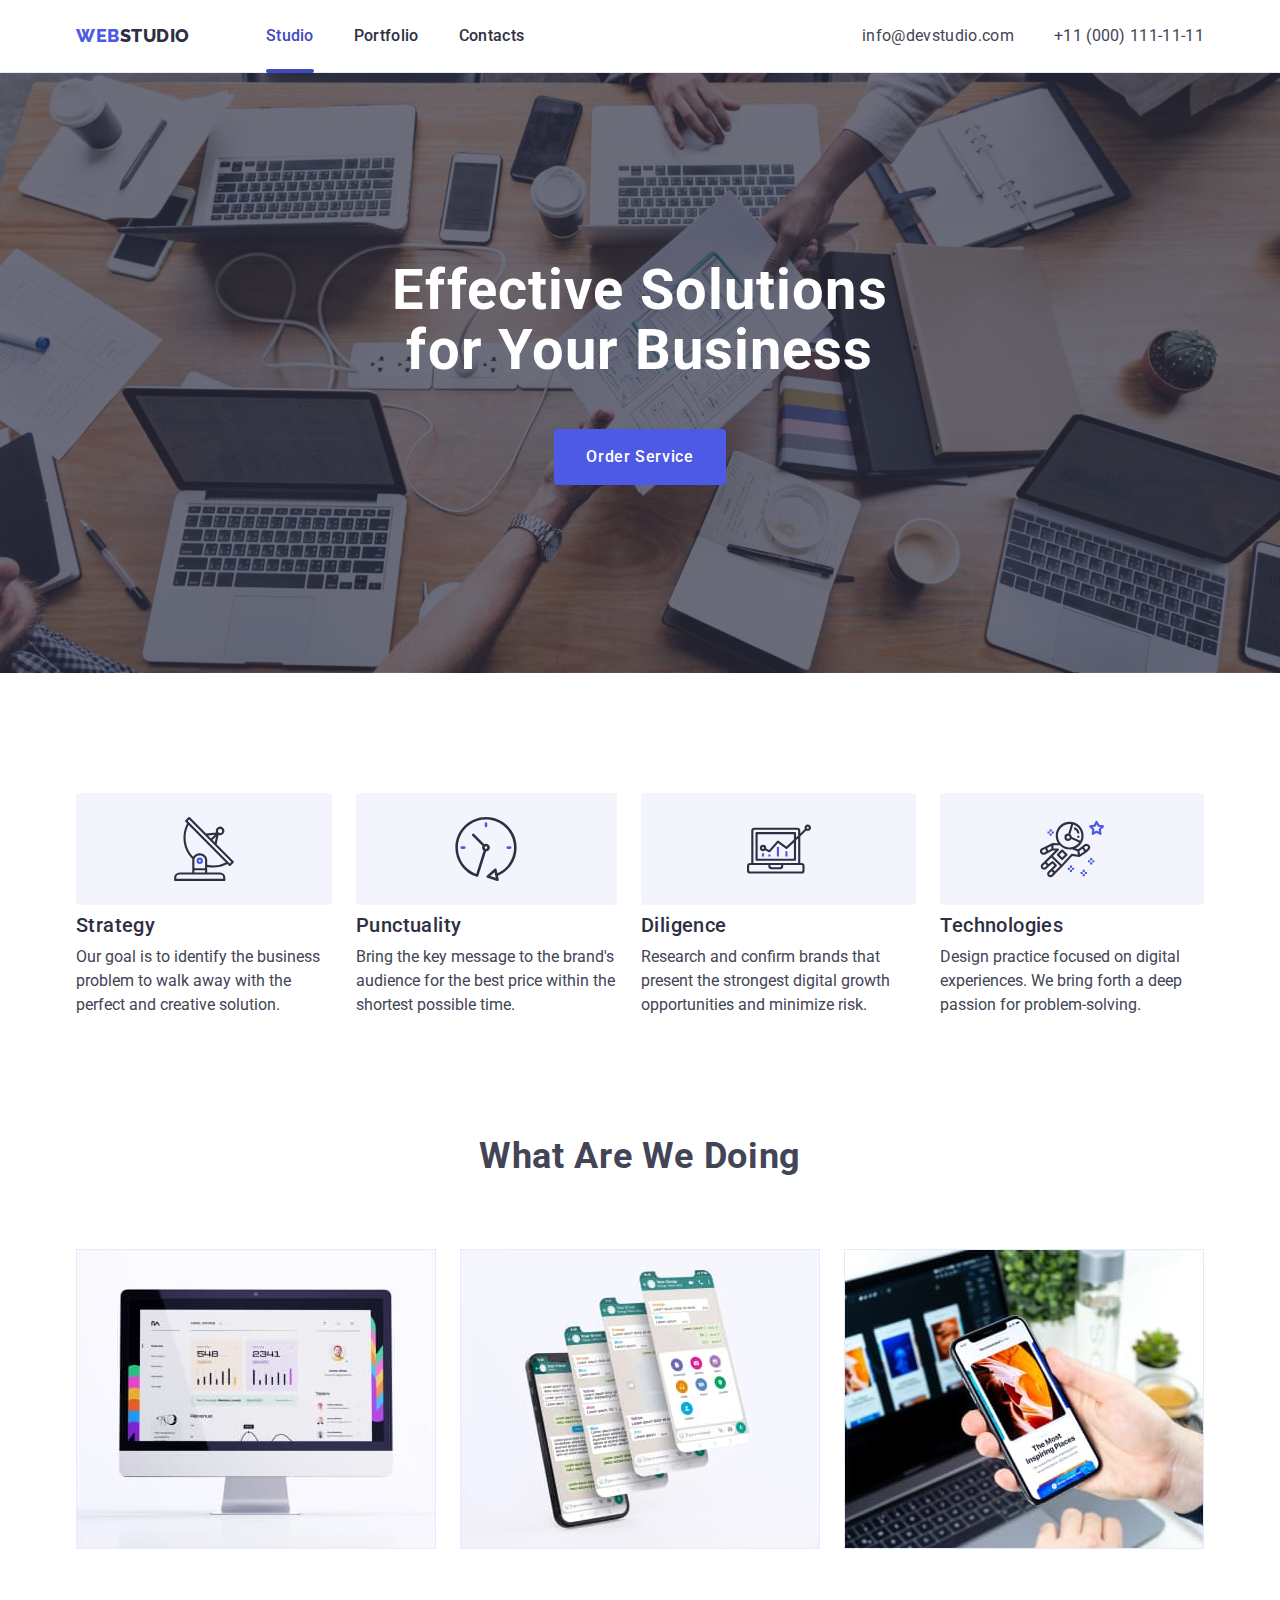
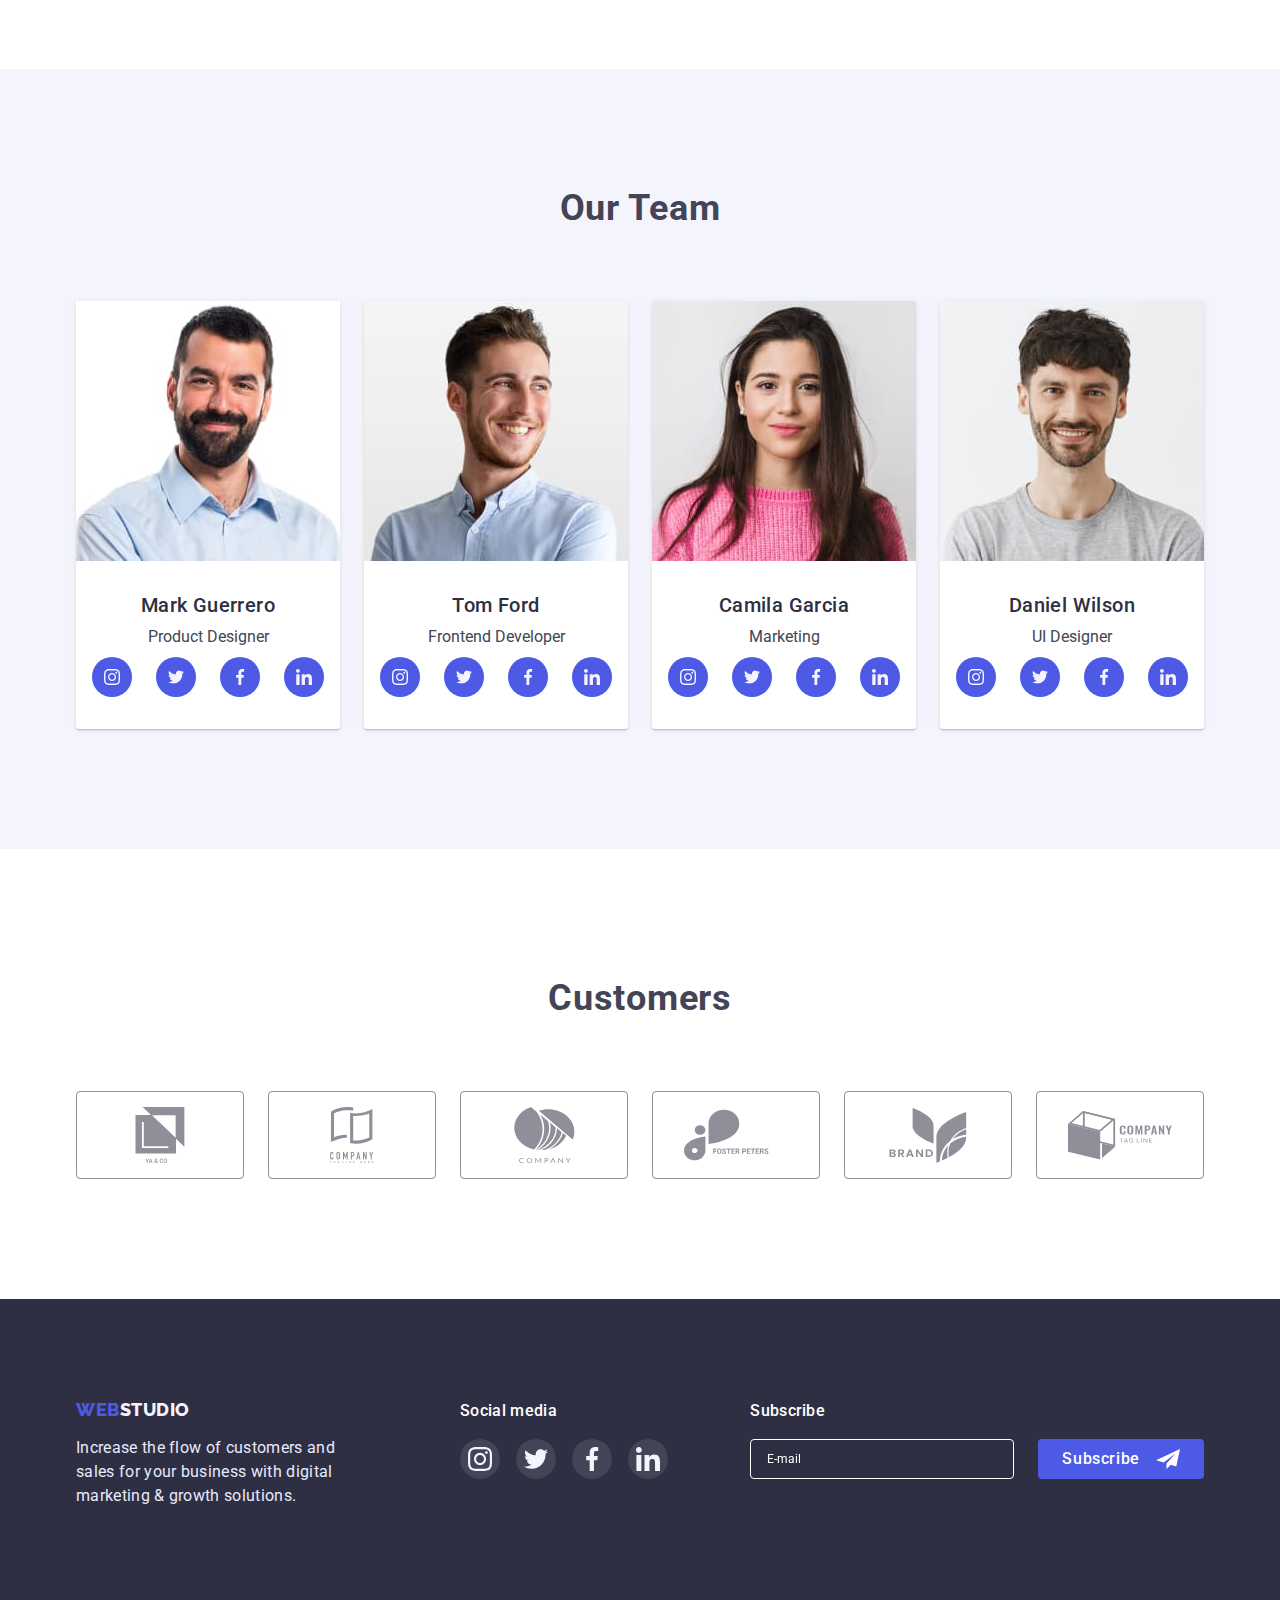
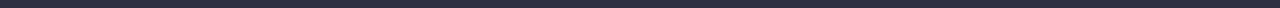
==== index.html @ 7e41265f "Initial commit" ====
<!DOCTYPE html>
<html lang="en">

<head>
    <meta charset="UTF-8">
    <meta http-equiv="X-UA-Compatible" content="IE=edge">
    <meta name="viewport" content="width=device-width, initial-scale=1.0">

    <title>WebStudio</title>

    <link rel="stylesheet"
        href="https://cdnjs.cloudflare.com/ajax/libs/modern-normalize/1.1.0/modern-normalize.min.css">
    <link rel="preconnect" href="https://fonts.googleapis.com">
    <link rel="preconnect" href="https://fonts.gstatic.com" crossorigin>
    <link
        href="https://fonts.googleapis.com/css2?family=Raleway:wght@800&family=Roboto:wght@400;500;700;900&display=swap"
        rel="stylesheet">

    <link rel="stylesheet" href="./css/styles.css">

</head>

<body>

    <header>
        <div class="container page-header">
            <nav class="site-nav">
                <a class="logo link" href="./index.html">
                    <span class="logo-accent">Web</span>Studio</a>

                <ul class="site-nav-list list">
                    <li class="site-nav-item">
                        <a class="site-nav-link link active" href="./index.html">Studio</a>
                    </li>
                    <li class="site-nav-item">
                        <a class="site-nav-link link" href="./portfolio.html">Portfolio</a>
                    </li>
                    <li class="site-nav-item">
                        <a class="site-nav-link link" href="">Contacts</a>
                    </li>
                </ul>
            </nav>

            <address>
                <ul class="contacts-list list">
                    <li class="contacts-list-item">
                        <a class="link" href="mailto:info@devstudio.com">info@devstudio.com</a>
                    </li>
                    <li class="contacts-list-item">
                        <a class="link" href="tel:+110001111111">+11 (000) 111-11-11</a>
                    </li>
                </ul>
            </address>
        </div>
    </header>

    <main>

        <!-- Hero section | section 1 -->
        <section class="hero-section">
            <div class="container">
                <h1 class="hero-title">Effective Solutions for Your Business</h1>
                <button type="button" data-modal-open class="order-btn">Order Service</button>

            </div>
        </section>

        <!-- Features | section 2 -->
        <section class="features">
            <div class="container">
                <h2 class="section-title visually-hidden">Our features</h2>
                <ul class="feature-list list">
                    <li class="feature-list-item icon-antenna">
                        <h3 class="subtitle">Strategy</h3>
                        <p class="feature-description">Our goal is to identify the business problem to walk away with
                            the perfect and creative
                            solution.
                        </p>
                    </li>
                    <li class="feature-list-item icon-clock">
                        <h3 class="subtitle">Punctuality</h3>
                        <p class="feature-description">Bring the key message to the brand's audience for the best price
                            within the shortest possible
                            time.</p>
                    </li>
                    <li class="feature-list-item icon-diagram">
                        <h3 class="subtitle">Diligence</h3>
                        <p class="feature-description">Research and confirm brands that present the strongest digital
                            growth opportunities and
                            minimize
                            risk.</p>
                    </li>
                    <li class="feature-list-item icon-astronaut">
                        <h3 class="subtitle">Technologies</h3>
                        <p class="feature-description">Design practice focused on digital experiences. We bring forth a
                            deep passion for
                            problem-solving.</p>
                    </li>
                </ul>
            </div>
        </section>

        <!-- Works | section 3 -->
        <section class="works">
            <div class="container">
                <h2 class="section-title">What are we doing</h2>
                <ul class="works-list list">
                    <li class="works-list-item"><img src="./images/img1.jpg" alt="desktop app" width="360"></li>
                    <li class="works-list-item"><img src="./images/img2.jpg" alt="messenger" width="360"></li>
                    <li class="works-list-item"><img src="./images/img3.jpg" alt="mobile app" width="360"></li>
                </ul>
            </div>
        </section>

        <!-- Team | section 4 -->
        <section class="team-section">
            <div class="container">
                <h2 class="section-title">Our team</h2>
                <ul class="team-list list">
                    <li class="team-item">
                        <img src="./images/mark.jpg" alt="Mark Guerrero photo" width="264">
                        <div class="team-item-content">
                            <h3 class="subtitle">Mark Guerrero</h3>
                            <p class="team-item-description description">Product designer</p>
                            <ul class="team-social-list list">
                                <li class="team-social-item">
                                    <a href="" class="team-social-link link">
                                        <svg class="social-icon" width="16" height="16">
                                            <use href="./images/icons.svg#icon-instagram"></use>
                                        </svg>
                                    </a>
                                </li>
                                <li class="team-social-item">
                                    <a href="" class="team-social-link link">
                                        <svg class="social-icon" width="16" height="16">
                                            <use href="./images/icons.svg#icon-twitter"></use>
                                        </svg>
                                    </a>
                                </li>
                                <li class="team-social-item">
                                    <a href="" class="team-social-link link">
                                        <svg class="social-icon" width="16" height="16">
                                            <use href="./images/icons.svg#icon-facebook"></use>
                                        </svg>
                                    </a>
                                </li>
                                <li class="team-social-item">
                                    <a href="" class="team-social-link link">
                                        <svg class="social-icon" width="16" height="16">
                                            <use href="./images/icons.svg#icon-linkedin"></use>
                                        </svg>
                                    </a>
                                </li>
                            </ul>
                        </div>
                    </li>

                    <li class="team-item">
                        <img src="./images/tom.jpg" alt="Tom Ford photo" width="264">
                        <div class="team-item-content">
                            <h3 class="subtitle">Tom Ford</h3>
                            <p class="team-item-description description">Frontend developer</p>
                            <ul class="team-social-list list">
                                <li class="team-social-item">
                                    <a href="" class="team-social-link link">
                                        <svg class="social-icon" width="16" height="16">
                                            <use href="./images/icons.svg#icon-instagram"></use>
                                        </svg>
                                    </a>
                                </li>
                                <li class="team-social-item">
                                    <a href="" class="team-social-link link">
                                        <svg class="social-icon" width="16" height="16">
                                            <use href="./images/icons.svg#icon-twitter"></use>
                                        </svg>
                                    </a>
                                </li>
                                <li class="team-social-item">
                                    <a href="" class="team-social-link link">
                                        <svg class="social-icon" width="16" height="16">
                                            <use href="./images/icons.svg#icon-facebook"></use>
                                        </svg>
                                    </a>
                                </li>
                                <li class="team-social-item">
                                    <a href="" class="team-social-link link">
                                        <svg class="social-icon" width="16" height="16">
                                            <use href="./images/icons.svg#icon-linkedin"></use>
                                        </svg>
                                    </a>
                                </li>
                            </ul>
                        </div>
                    </li>


                    <li class="team-item">
                        <img src="./images/camila.jpg" alt="Camila Garcia photo" width="264">
                        <div class="team-item-content">
                            <h3 class="subtitle">Camila Garcia</h3>
                            <p class="team-item-description description">Marketing</p>
                            <ul class="team-social-list list">
                                <li class="team-social-item">
                                    <a href="" class="team-social-link link">
                                        <svg class="social-icon" width="16" height="16">
                                            <use href="./images/icons.svg#icon-instagram"></use>
                                        </svg>
                                    </a>
                                </li>
                                <li class="team-social-item">
                                    <a href="" class="team-social-link link">
                                        <svg class="social-icon" width="16" height="16">
                                            <use href="./images/icons.svg#icon-twitter"></use>
                                        </svg>
                                    </a>
                                </li>
                                <li class="team-social-item">
                                    <a href="" class="team-social-link link">
                                        <svg class="social-icon" width="16" height="16">
                                            <use href="./images/icons.svg#icon-facebook"></use>
                                        </svg>
                                    </a>
                                </li>
                                <li class="team-social-item">
                                    <a href="" class="team-social-link link">
                                        <svg class="social-icon" width="16" height="16">
                                            <use href="./images/icons.svg#icon-linkedin"></use>
                                        </svg>
                                    </a>
                                </li>
                            </ul>
                        </div>
                    </li>


                    <li class="team-item">
                        <img src="./images/daniel.jpg" alt="Daniel Wilson photo" width="264">
                        <div class="team-item-content">
                            <h3 class="subtitle">Daniel Wilson</h3>
                            <p class="team-item-description description">UI designer</p>
                            <ul class="team-social-list list">
                                <li class="team-social-item">
                                    <a href="" class="team-social-link link">
                                        <svg class="social-icon" width="16" height="16">
                                            <use href="./images/icons.svg#icon-instagram"></use>
                                        </svg>
                                    </a>
                                </li>
                                <li class="team-social-item">
                                    <a href="" class="team-social-link link">
                                        <svg class="social-icon" width="16" height="16">
                                            <use href="./images/icons.svg#icon-twitter"></use>
                                        </svg>
                                    </a>
                                </li>
                                <li class="team-social-item">
                                    <a href="" class="team-social-link link">
                                        <svg class="social-icon" width="16" height="16">
                                            <use href="./images/icons.svg#icon-facebook"></use>
                                        </svg>
                                    </a>
                                </li>
                                <li class="team-social-item">
                                    <a href="" class="team-social-link link">
                                        <svg class="social-icon" width="16" height="16">
                                            <use href="./images/icons.svg#icon-linkedin"></use>
                                        </svg>
                                    </a>
                                </li>
                            </ul>
                        </div>
                    </li>

                </ul>
            </div>
        </section>

        <!-- Customers | Section 5 -->
        <section class="customers">
            <div class="container">
                <h2 class="section-title">Customers</h2>
                <ul class="customers-list list">
                    <li class="customers-item">
                        <a class="customer-link link" href="">
                            <svg class="customer-icon" width="104" height="56">
                                <use href="./images/icons.svg#icon-yaco"></use>
                            </svg>
                        </a>
                    </li>
                    <li class="customers-item">
                        <a class="customer-link link" href="">
                            <svg class="customer-icon" width="104" height="56">
                                <use href="./images/icons.svg#icon-companyth"></use>
                            </svg>
                        </a>
                    </li>
                    <li class="customers-item">
                        <a class="customer-link link" href="">
                            <svg class="customer-icon" width="104" height="56">
                                <use href="./images/icons.svg#icon-company"></use>
                            </svg>
                        </a>
                    </li>
                    <li class="customers-item">
                        <a class="customer-link link" href="">
                            <svg class="customer-icon" width="104" height="56">
                                <use href="./images/icons.svg#icon-foster"></use>
                            </svg>
                        </a>
                    </li>
                    <li class="customers-item">
                        <a class="customer-link link" href="">
                            <svg class="customer-icon" width="104" height="56">
                                <use href="./images/icons.svg#icon-brand"></use>
                            </svg>
                        </a>
                    </li>
                    <li class="customers-item">
                        <a class="customer-link link" href="">
                            <svg class="customer-icon" width="104" height="56">
                                <use href="./images/icons.svg#icon-companytl"></use>
                            </svg>
                        </a>
                    </li>
                </ul>
            </div>

        </section>

    </main>

    <footer>
        <div class="container footer-container">
            <div class="logo-slogan">
                <a href="./index.html" class="logo logo-footer link"><span class="logo-accent">Web</span>Studio</a>
                <p class="footer-text">Increase the flow of customers and sales for your business with digital marketing
                    &
                    growth solutions.</p>
            </div>
            <div class="social-media">
                <p class="social-media-subtitle subtitle">Social media</p>
                <ul class="footer-social-list list">
                    <li class="footer-social-item">
                        <a href="" class="footer-social-link link">
                            <svg class="social-icon" width="24" height="24">
                                <use href="./images/icons.svg#icon-instagram"></use>
                            </svg>
                        </a>
                    </li>
                    <li class="footer-social-item">
                        <a href="" class="footer-social-link link">
                            <svg class="social-icon" width="24" height="24">
                                <use href="./images/icons.svg#icon-twitter"></use>
                            </svg>
                        </a>
                    </li>
                    <li class="footer-social-item">
                        <a href="" class="footer-social-link link">
                            <svg class="social-icon" width="24" height="24">
                                <use href="./images/icons.svg#icon-facebook"></use>
                            </svg>
                        </a>
                    </li>
                    <li class="footer-social-item">
                        <a href="" class="footer-social-link link">
                            <svg class="social-icon" width="24" height="24">
                                <use href="./images/icons.svg#icon-linkedin"></use>
                            </svg>
                        </a>
                    </li>
                </ul>
            </div>

            <div class="subscribe-field">
                <p class="social-media-subtitle subtitle">Subscribe</p>

                <form class="subscribe-form">

                    <input type="email" name="subscribe-email" id="subscribe-field" placeholder="E-mail"
                        class="subscribe-input" required>

                    <button type="submit" class="subscribe-btn order-btn">
                        <span class="name-btn">Subscribe</span>
                        <svg class="subscribe-icon" width="24" height="24">
                            <use href="./images/icons.svg#icon-plane"></use>
                        </svg>
                    </button>
                </form>
            </div>

        </div>
    </footer>

    <div class="backdrop is-hidden" data-modal>
        <div class="modal">
            <button type="button" data-modal-close class="close-btn">
                <svg class="close-btn-icon" width="8" height="8">
                    <use href="./images/icons.svg#icon-close"></use>
                </svg>
            </button>
            <h2 class="modal-form-title">Leave your contacts and we will call you back</h2>

            <form class="modal-form">
                <div class="form-group">
                    <label for="user-name" class="form-label">
                        <span>Name</span>
                    </label>
                    <div class="form-field-group">
                        <input id="user-name" type="text" name="user-name" class="form-field form" required>
                        <svg class="form-icon" width="18" height="24">
                            <use href="./images/icons.svg#icon-person"></use>
                        </svg>
                    </div>
                </div>

                <div class="form-group">
                    <label for="phone-number" class="form-label">
                        <span>Phone</span>
                    </label>
                    <div class="form-field-group">
                        <input id="phone-number" type="tel" name="user-phone" class="form-field form">
                        <svg class="form-icon" width="18" height="24">
                            <use href="./images/icons.svg#icon-phone"></use>
                        </svg>
                    </div>
                </div>

                <div class="form-group">
                    <label for="user-email" class="form-label">
                        <span>Email</span>
                    </label>
                    <div class="form-field-group">
                        <input id="user-email" type="email" name="user-email" class="form-field form" required>
                        <svg class="form-icon" width="18" height="24">
                            <use href="./images/icons.svg#icon-email"></use>
                        </svg>
                    </div>
                </div>

                <div class="comment-field">
                    <label for="user-comment" class="form-label">
                        <span>Comment</span>
                    </label>
                    <textarea id="user-comment" name="user-comment" class="form-textarea form"
                        placeholder="Text input"></textarea>
                </div>

                <div class="checkbox-group">
                    <label class="checkbox-label">
                        <input type="checkbox" name="checkbox" class="checkbox-input visually-hidden" required>
                        <span class="checkbox-custom">
                            <svg class="checkbox-icon" width="16" height="16">
                                <use href="./images/icons.svg#icon-click"></use>
                            </svg>
                        </span>
                        <span class="checkbox-text">I accept the terms and conditions of the
                            <a href="" class="policy-link">Privacy Policy</a></span>
                    </label>
                </div>

                <button type="submit" class="order-btn send-btn">Send</button>
            </form>

        </div>
    </div>

    <script src="./js/modal.js"></script>

</body>

</html>
---- css/styles.css ----
:root {
  --primary-brand: #4d5ae5;
  --pressed-state: #404bbf;
  --dark: #2e2f42;
  --success: #31d0aa;
  --text: #434455;
  --subtitle-text: #8e8f99;
  --accent: #e7e9fc;
  --light: #f4f4fd;
  --modal-overlay: rgba(46, 47, 66, 0.4);
  --modal-form: rgba(46, 47, 66, 0.2);
  --modal-bg: #fcfcfc;
  --hero-background: rgba(46, 47, 66, 0.7);
  --main-background: #ffffff;
  --footer-social: rgba(255, 255, 255, 0.1);
  --light-text: #ffffff;
}

img {
  display: block;
  width: 100%;
  height: auto;
}

body {
  margin: 0;

  background-color: var(--main-background);
  color: var(--text);
  font-family: "Roboto", sans-serif;
  font-weight: 400;
  font-size: 16px;
  line-height: 1.5;
}

.container {
  width: 1158px;
  margin: 0 auto;
  padding: 0 15px;
}

.list {
  margin: 0;
  padding: 0;

  list-style: none;
}

.link {
  text-decoration: none;
}

.section-title {
  margin-top: 0;
  margin-bottom: 72px;

  font-weight: 700;
  font-size: 36px;
  line-height: 1.11;
  text-align: center;
  text-transform: capitalize;
  letter-spacing: 0.02em;
}

.subtitle {
  margin-top: 0;
  margin-bottom: 8px;

  color: var(--dark);
  font-weight: 500;
  font-size: 20px;
  line-height: 1.2;
  letter-spacing: 0.02em;
  text-transform: capitalize;
}

.description {
  margin-top: 0;
  margin-bottom: 0;

  color: var(--text);
  text-transform: capitalize;
}

.visually-hidden {
  position: absolute;
  width: 1px;
  height: 1px;
  margin: -1px;
  border: 0;
  padding: 0;

  white-space: nowrap;
  clip-path: inset(100%);
  clip: rect(0 0 0 0);
  overflow: hidden;
}

.form {
  font-size: 12px;
  line-height: 1.17;
  letter-spacing: 0.04em;
  color: var(--dark);

  border: 1px solid var(--modal-form);
  border-radius: 4px;
  outline: transparent;
}
/*-------------------- Header ----------------------*/
header {
  border-bottom: 1px solid var(--accent);
  box-shadow: 0px 2px 1px rgba(46, 47, 66, 0.08),
    0px 1px 1px rgba(46, 47, 66, 0.16), 0px 1px 6px rgba(46, 47, 66, 0.08);
}

.page-header {
  display: flex;
  align-items: center;
}

.site-nav {
  display: flex;
  align-items: center;
}

.logo {
  display: block;
  margin-right: 76px;

  color: var(--dark);
  font-family: "Raleway", sans-serif;
  font-weight: 800;
  font-size: 18px;
  line-height: 1.33;
  letter-spacing: 0.03em;
  text-transform: uppercase;
}

.logo-accent {
  color: var(--primary-brand);
}

.site-nav-list {
  display: flex;
  gap: 40px;
}

.site-nav-link {
  position: relative;
  display: block;
  padding-top: 24px;
  padding-bottom: 24px;

  color: var(--dark);
  font-weight: 500;
  letter-spacing: 0.02em;

  transition: color 250ms cubic-bezier(0.4, 0, 0.2, 1);
}

.site-nav-link:hover,
.site-nav-link:focus,
.site-nav-link.active {
  color: var(--pressed-state);
}

.site-nav-link.active::after {
  content: "";
  position: absolute;
  left: 0;
  bottom: -1px;
  width: 100%;
  height: 4px;

  background-color: var(--pressed-state);
  border-radius: 2px;
}

address {
  margin-left: auto;
}

.contacts-list {
  display: flex;
  gap: 40px;
}

.contacts-list .link {
  color: var(--text);
  font-style: normal;
  font-weight: 400;
  font-size: 16px;
  line-height: 1.5;
  letter-spacing: 0.02em;

  transition: color 250ms cubic-bezier(0.4, 0, 0.2, 1);
}

.contacts-list .link:hover,
.contacts-list .link:focus {
  color: var(--pressed-state);
}

/*----------------- Hero section -------------------*/
.hero-section {
  padding: 188px 0;
  margin-left: auto;
  margin-right: auto;
  text-align: center;
  background-image: linear-gradient(
      var(--hero-background),
      var(--hero-background)
    ),
    url(../images/people-office.jpg);
  background-repeat: no-repeat;
  background-position: center;
  max-width: 1440px;
  background-size: cover;
}

.hero-title {
  margin: 0 auto 48px;
  max-width: 496px;

  color: var(--light-text);
  font-weight: 700;
  font-size: 56px;
  line-height: 1.07;
  letter-spacing: 0.02em;
}

.order-btn {
  padding: 16px 32px;
  min-width: 169px;
  border-radius: 4px;
  border: none;

  background-color: var(--primary-brand);
  color: var(--light-text);
  font-family: inherit;
  font-style: normal;
  font-weight: 500;
  font-size: 16px;
  line-height: 1.5;
  letter-spacing: 0.04em;
  text-align: center;

  cursor: pointer;

  transition: background-color 250ms cubic-bezier(0.4, 0, 0.2, 1);
}

.order-btn:hover,
.order-btn:focus {
  background-color: var(--pressed-state);
}

/*--------- Features ----------*/
.features {
  padding-top: 120px;
  padding-bottom: 60px;
}

.feature-list {
  display: flex;
  gap: 24px;
}

.feature-list-item {
  width: calc((100%-72px) / 4);
}

.feature-list-item::before {
  display: block;
  content: "";
  margin-bottom: 8px;
  height: 112px;
  border-radius: 4px;

  background-repeat: no-repeat;
  background-position: center;
  background-color: var(--light);
}

.icon-antenna::before {
  background-image: url(../images/svg/antenna.svg);
}

.icon-clock::before {
  background-image: url(../images/svg/clock.svg);
}

.icon-diagram::before {
  background-image: url(../images/svg/diagram.svg);
}

.icon-astronaut::before {
  background-image: url(../images/svg/astronaut.svg);
}

.feature-description {
  margin-top: 0;
  margin-bottom: 0;
}
/*--------- Works ----------*/
.works {
  padding-top: 60px;
  padding-bottom: 120px;
}

.works-list {
  display: flex;
  gap: 24px;
}

.works-list-item {
  width: calc((100%-48px) / 3);
}

/*--------- Team section ----------*/
.team-section {
  padding-top: 120px;
  padding-bottom: 120px;

  background-color: var(--light);
}

.team-list {
  display: flex;
  gap: 24px;
}

.team-item {
  width: calc((100%-72px) / 4);
  border-radius: 0px 0px 4px 4px;
  box-shadow: 0px 1px 6px rgba(46, 47, 66, 0.08),
    0px 1px 1px rgba(46, 47, 66, 0.16), 0px 2px 1px rgba(46, 47, 66, 0.08);
}
.team-item-content {
  padding: 32px 0;
  max-width: 264px;
  border-radius: 0px 0px 4px 4px;

  background-color: var(--main-background);
  text-align: center;
}

.team-item-description {
  margin-bottom: 8px;
}

.team-social-list {
  display: flex;
  justify-content: center;
  gap: 24px;
}

.team-social-item {
  width: 40px;
  height: 40px;
}
.team-social-link {
  display: flex;
  justify-content: center;
  align-items: center;
  width: 100%;
  height: 100%;
  border-radius: 50%;

  background-color: var(--primary-brand);

  transition: background-color 250ms cubic-bezier(0.4, 0, 0.2, 1);
}

.team-social-link:is(:hover, :focus) {
  background-color: var(--pressed-state);
}

.social-icon {
}

/*--------- Customers section ----------*/
.customers {
  padding-top: 130px;
  padding-bottom: 120px;
}

.customers-list {
  display: flex;
  justify-content: center;
  gap: 24px;
}

.customers-item {
  width: 168px;
  height: 88px;
}

.customer-link {
  display: flex;
  justify-content: center;
  align-items: center;
  width: 100%;
  height: 100%;
  border: 1px solid var(--subtitle-text);
  border-radius: 4px;

  color: var(--subtitle-text);

  transition: color 250ms cubic-bezier(0.4, 0, 0.2, 1),
    border-color 250ms cubic-bezier(0.4, 0, 0.2, 1);
}

.customer-link:is(:hover, :focus) {
  border: 1px solid var(--pressed-state);
  color: var(--pressed-state);
}

.customer-icon {
  fill: currentColor;

  transition: fill 250ms cubic-bezier(0.4, 0, 0.2, 1);
}
/*--------------------- Footer ---------------------*/
footer {
  padding-top: 100px;
  padding-bottom: 100px;

  background-color: var(--dark);
  color: var(--accent);
  letter-spacing: 0.02em;
}

.footer-container {
  display: flex;
}

.logo-slogan {
  margin-right: 120px;
}

.logo-footer {
  display: block;
  margin-bottom: 16px;

  color: var(--light);
  line-height: 1.17;
  letter-spacing: 0.03em;
}

.footer-text {
  margin-top: 0;
  margin-bottom: 0;
  width: 264px;
}

.social-media-subtitle {
  margin-bottom: 16px;

  color: var(--light-text);
  font-size: 16px;
  line-height: 1.5;
  text-transform: none;
}

.footer-social-list {
  display: flex;
  justify-content: center;
  gap: 16px;
}

.footer-social-item {
  width: 40px;
  height: 40px;
}
.footer-social-link {
  display: flex;
  justify-content: center;
  align-items: center;
  width: 100%;
  height: 100%;
  border-radius: 50%;

  background-color: var(--footer-social);

  transition: background-color 250ms cubic-bezier(0.4, 0, 0.2, 1);
}

.footer-social-link:is(:hover, :focus) {
  background-color: var(--success);
}

.subscribe-field {
  margin-left: auto;
}

.subscribe-form {
  display: flex;
  gap: 24px;
}

.subscribe-input {
  width: 264px;
  height: 40px;
  padding: 8px 16px;

  border: 1px solid var(--main-background);
  filter: drop-shadow(0px 4px 4px rgba(0, 0, 0, 0.15));
  border-radius: 4px;
  background-color: inherit;
  color: var(--light-text);
  font-size: 12px;
  line-height: 2;
}

.subscribe-input::placeholder {
  color: var(--light-text);
}

.subscribe-btn {
  display: flex;
  justify-content: center;
  align-items: center;
  gap: 16px;
  padding: 8px 24px;
  min-width: 165px;
}

.subscribe-icon {
  fill: var(--main-background);
}
/*-------------------------- Portfolio page --------------------------*/
.portfolio {
  padding-top: 96px;
  padding-bottom: 120px;
}

.filter {
  display: flex;
  margin-bottom: 72px;
  justify-content: center;
  gap: 24px;
}

.filter-btn {
  padding: 12px 24px;
  border: 1px solid var(--accent);
  border-radius: 4px;

  background-color: var(--light);
  color: var(--primary-brand);
  font-family: inherit;
  font-style: normal;
  font-weight: 500;
  font-size: 16px;
  line-height: 1.5;
  letter-spacing: 0.04em;
  text-transform: capitalize;

  cursor: pointer;

  transition: background-color 250ms cubic-bezier(0.4, 0, 0.2, 1),
    color 250ms cubic-bezier(0.4, 0, 0.2, 1),
    border-color 250ms cubic-bezier(0.4, 0, 0.2, 1),
    box-shadow 250ms cubic-bezier(0.4, 0, 0.2, 1);
}

.filter-btn:hover,
.filter-btn:focus {
  box-shadow: 0px 3px 1px rgba(0, 0, 0, 0.1), 0px 2px 1px rgba(0, 0, 0, 0.08),
    0px 2px 2px rgba(0, 0, 0, 0.12);
  border-color: transparent;
  background-color: var(--pressed-state);
  color: var(--light-text);
}

.portfolio-list {
  display: flex;
  column-gap: 24px;
  row-gap: 48px;
  flex-wrap: wrap;
}

.project {
  width: calc((100% - 48px) / 3);
}

.project-link {
  display: block;
  transition: box-shadow 250ms cubic-bezier(0.4, 0, 0.2, 1);
}

.project-link:hover,
.project-link:focus {
  box-shadow: 0px 1px 6px rgba(46, 47, 66, 0.08),
    0px 1px 1px rgba(46, 47, 66, 0.16), 0px 2px 1px rgba(46, 47, 66, 0.08);
}

.img-wrap {
  position: relative;
  overflow: hidden;
}

.img-text-overlay {
  position: absolute;
  top: 0;
  left: 0;
  width: 100%;
  height: 100%;
  padding: 40px 32px 0;
  margin-top: 0;
  margin-bottom: 0;
  letter-spacing: 0.02em;
  color: var(--light);
  background-color: var(--primary-brand);

  overflow: auto;
  transform: translateY(100%);
  transition: transform 250ms cubic-bezier(0.4, 0, 0.2, 1);
}

.project-link:is(:hover, :focus) .img-text-overlay {
  transform: translateY(0);
}

.project-content {
  padding: 32px 0 32px 16px;
  border-left: 1px solid var(--accent);
  border-bottom: 1px solid var(--accent);
  border-right: 1px solid var(--accent);

  background-color: var(--main-background);
}

/*---------------- Modal -----------------*/
.backdrop {
  position: fixed;
  top: 0;
  left: 0;
  width: 100%;
  height: 100%;

  background-color: var(--modal-overlay);

  transition: opacity 250ms cubic-bezier(0.4, 0, 0.2, 1);
}

.modal {
  position: absolute;
  top: 50%;
  left: 50%;
  transform: translate(-50%, -50%) scale(1);
  width: 408px;
  min-height: 576px;
  padding: 24px;

  background: var(--modal-bg);
  box-shadow: 0px 1px 1px rgba(0, 0, 0, 0.14), 0px 1px 3px rgba(0, 0, 0, 0.12),
    0px 2px 1px rgba(0, 0, 0, 0.2);
  border-radius: 4px;

  transition: transform 250ms cubic-bezier(0.4, 0, 0.2, 1);
}

.close-btn {
  display: flex;
  justify-content: center;
  align-items: center;
  width: 24px;
  height: 24px;
  margin-left: auto;
  margin-bottom: 24px;
  padding: 0;

  background-color: var(--accent);
  border: 1px solid rgba(0, 0, 0, 0.1);
  border-radius: 50%;

  cursor: pointer;

  transition: background-color 250ms cubic-bezier(0.4, 0, 0.2, 1),
    border-color 250ms cubic-bezier(0.4, 0, 0.2, 1),
    fill 250ms cubic-bezier(0.4, 0, 0.2, 1);
}

.close-btn:is(:hover, :focus) {
  background-color: var(--pressed-state);
  border-color: transparent;
  fill: var(--main-background);
}

.is-hidden {
  opacity: 0;
  visibility: hidden;
  pointer-events: none;
}

.backdrop.is-hidden .modal {
  transform: translate(-50%, -50%) scale(0);
}

/*------------------------ Modal-form -------------------------*/
.modal-form-title {
  margin-top: 0;
  margin-bottom: 16px;

  font-weight: 500;
  font-size: 16px;
  line-height: 1.5;
  text-align: center;
  letter-spacing: 0.02em;
  color: var(--dark);
}

.modal-form {
  display: flex;
  flex-direction: column;
}

.form-group {
  margin-bottom: 8px;
}

.comment-field {
  margin-bottom: 16px;
}

.form-label {
  margin-bottom: 4px;

  font-size: 12px;
  line-height: 1.17;
  letter-spacing: 0.04em;
  color: var(--subtitle-text);
}

.form-field-group {
  position: relative;
}

.form-field {
  width: 100%;
  height: 40px;
  padding: 8px 16px;
  padding-left: 38px;

  transition: border-color 250ms cubic-bezier(0.4, 0, 0.2, 1);
}

.form-field:is(:hover, :focus) {
  border-color: var(--primary-brand);
}

.form-field:is(:hover, :focus) + .form-icon {
  fill: var(--primary-brand);
}

.form-icon {
  position: absolute;
  top: 50%;
  left: 16px;
  transform: translateY(-50%);

  transition: fill 250ms cubic-bezier(0.4, 0, 0.2, 1);
}

.form-textarea {
  display: block;
  width: 100%;
  height: 120px;
  resize: none;
  padding: 8px 16px;

  transition: border-color 250ms cubic-bezier(0.4, 0, 0.2, 1);
}

.form-textarea:is(:hover, :focus) {
  border-color: var(--primary-brand);
}

.form-textarea::placeholder {
  color: var(--modal-overlay);
}

.checkbox-group {
  display: flex;
  gap: 8px;
  align-items: center;
  margin-bottom: 24px;
}

.checkbox-label {
  display: flex;
  gap: 8px;
}

.checkbox-custom {
  display: flex;
  align-items: center;
  justify-content: center;
  width: 16px;
  height: 16px;

  border: 1px solid var(--dark);
  border-radius: 2px;

  transition: border-color 250ms cubic-bezier(0.4, 0, 0.2, 1),
    background-color 250ms cubic-bezier(0.4, 0, 0.2, 1);
}

.checkbox-input:checked + .checkbox-custom {
  border-color: var(--primary-brand);
  background-color: var(--primary-brand);
}

.checkbox-icon {
  fill: none;
}

.checkbox-input:checked + .checkbox-custom > .checkbox-icon {
  fill: var(--light);
}

.checkbox:checked + .checkbox-input {
  background-color: var(--primary-brand);
  background-image: url(../images/svg/form/click.svg);
  background-repeat: no-repeat;
  background-position: center;
  border: none;
}

.checkbox-text {
  font-size: 12px;
  line-height: 1.17;
  letter-spacing: 0.04em;
  color: var(--subtitle-text);
}

.policy-link {
  line-height: 1.33;
  color: var(--primary-brand);
}

.send-btn {
  margin: 0 auto;
}
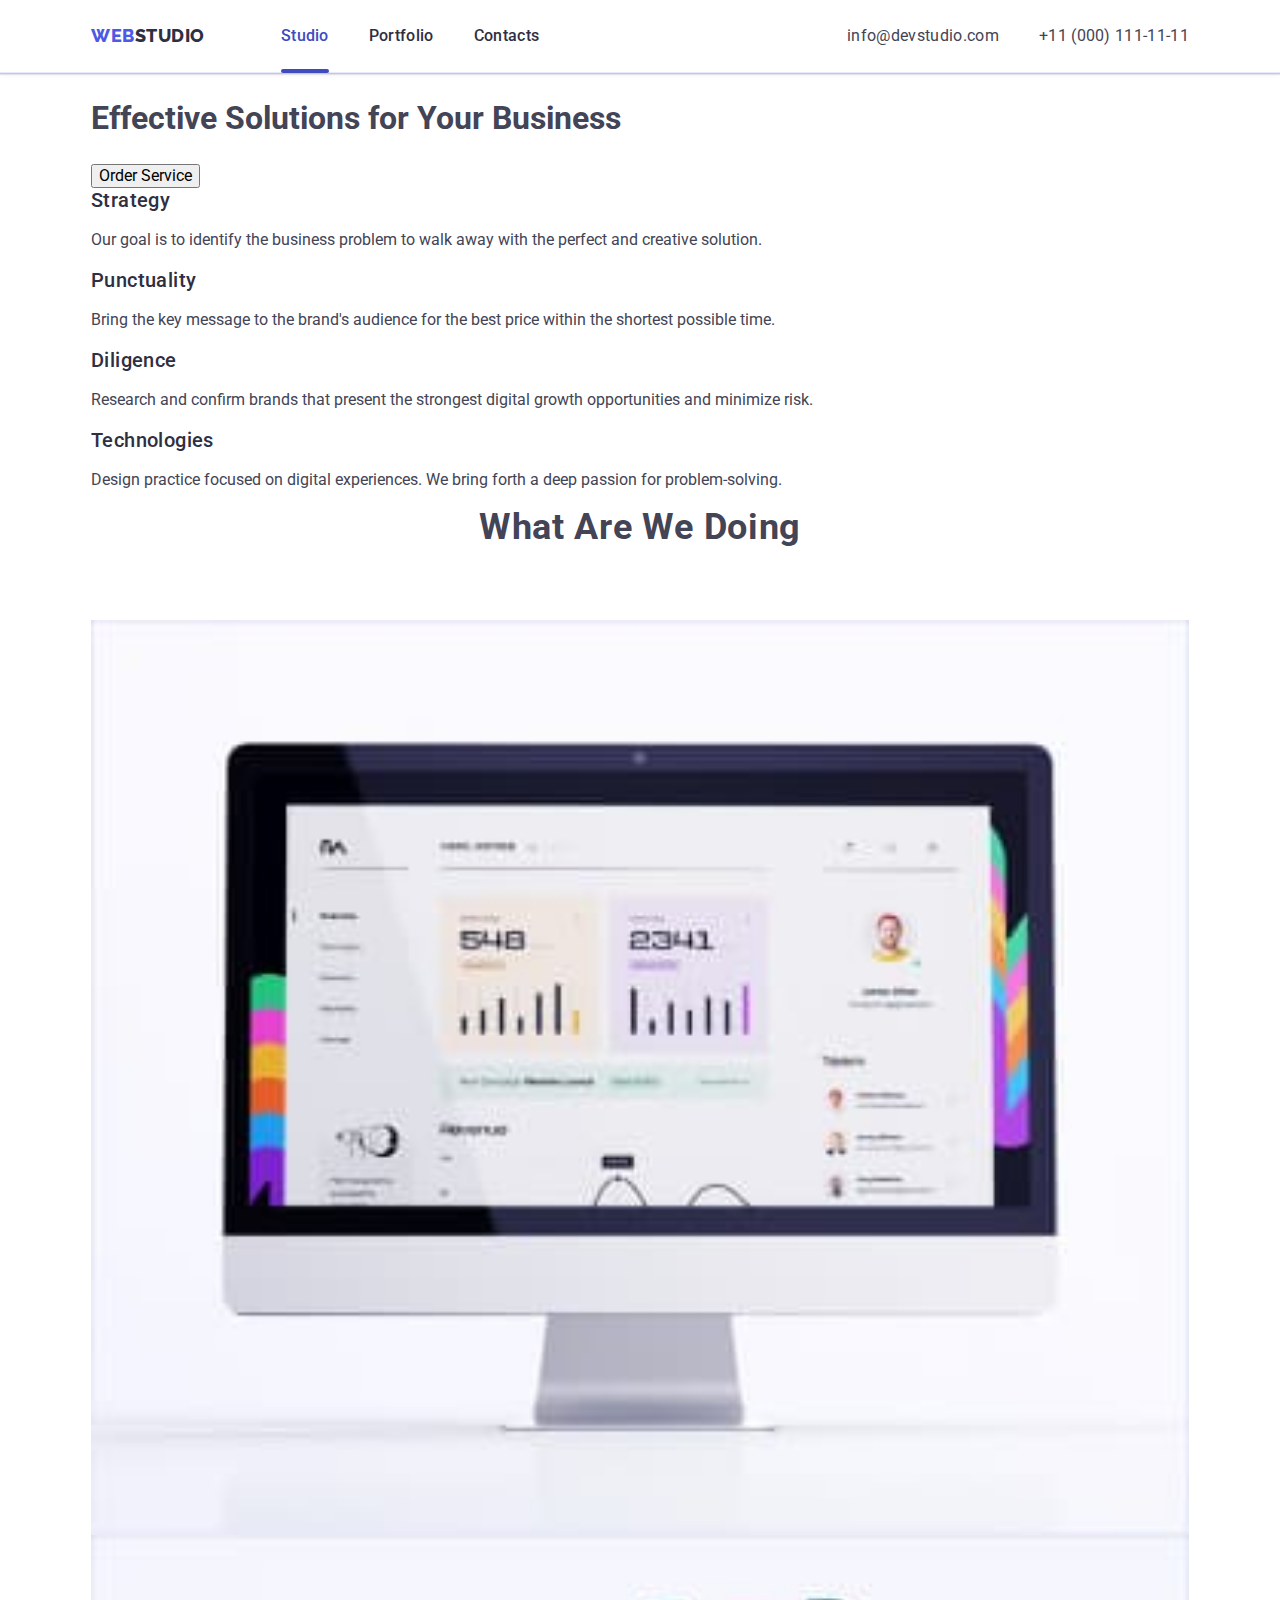
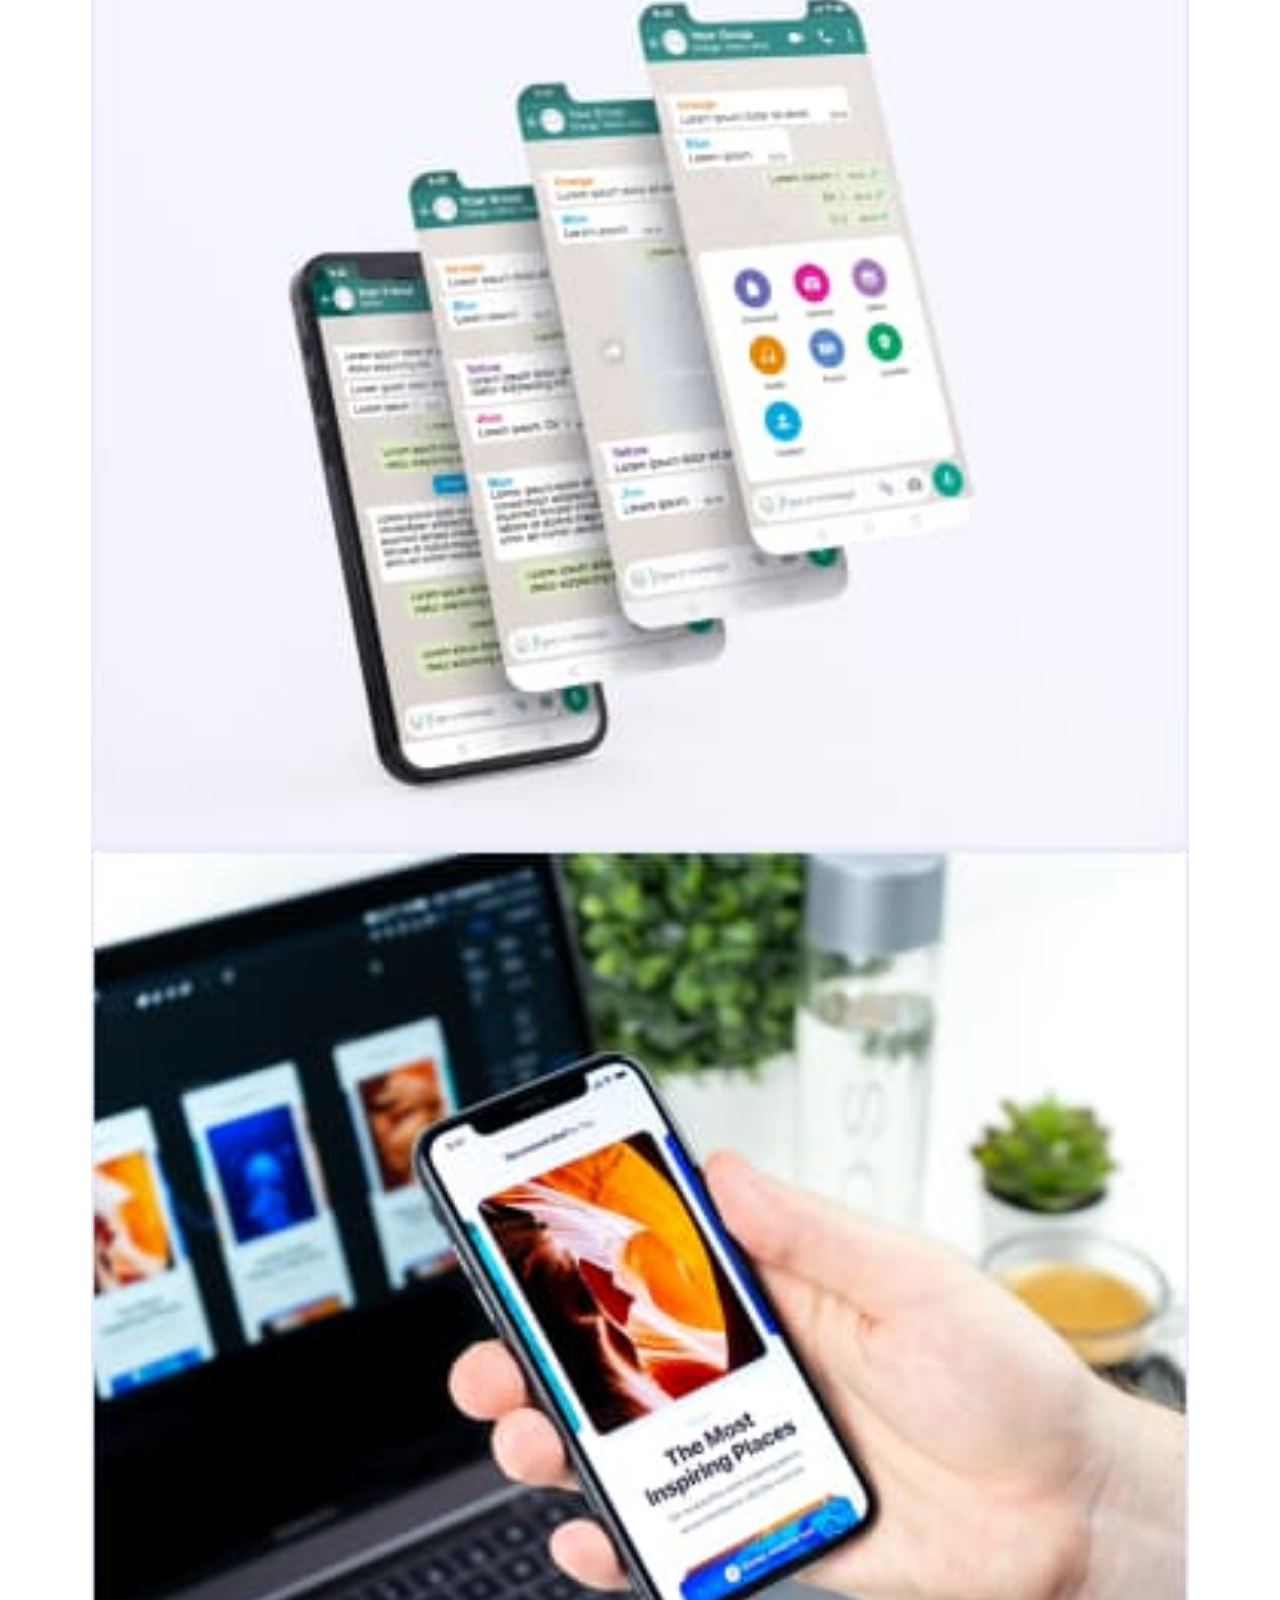
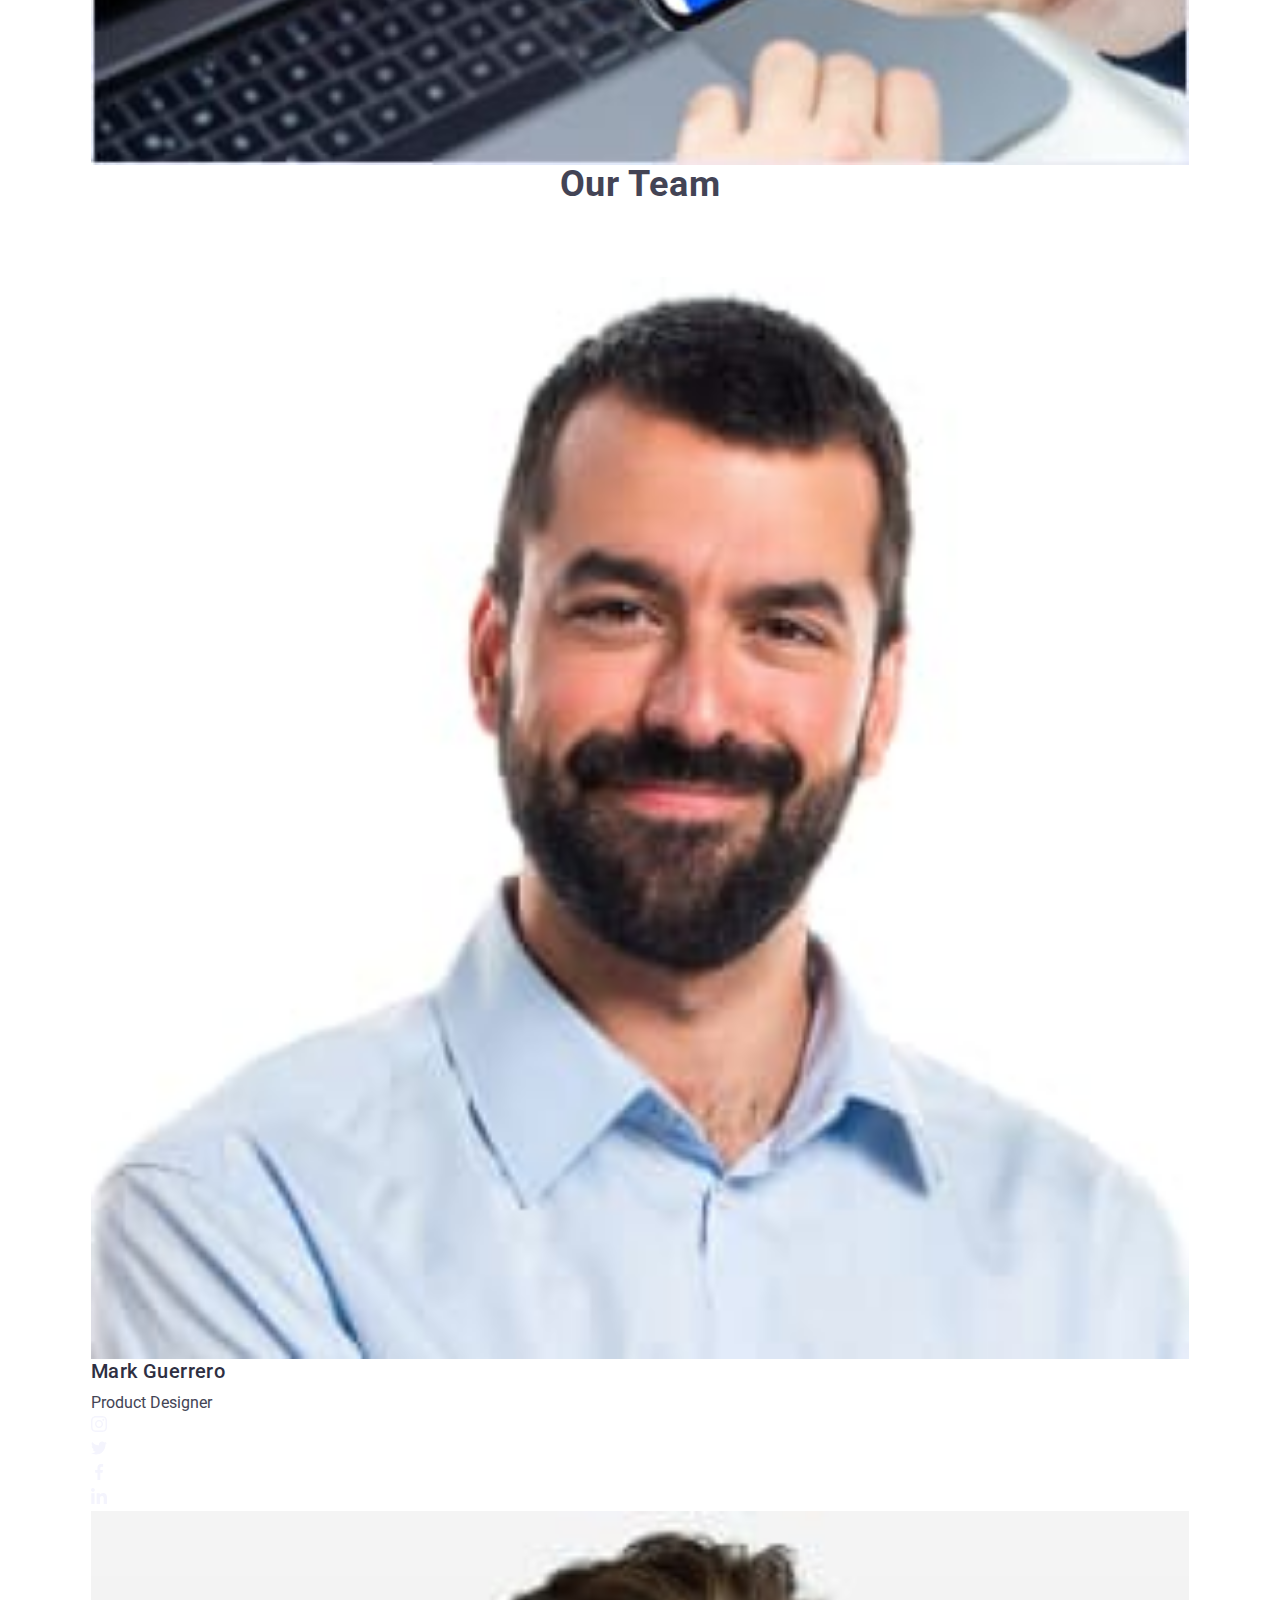
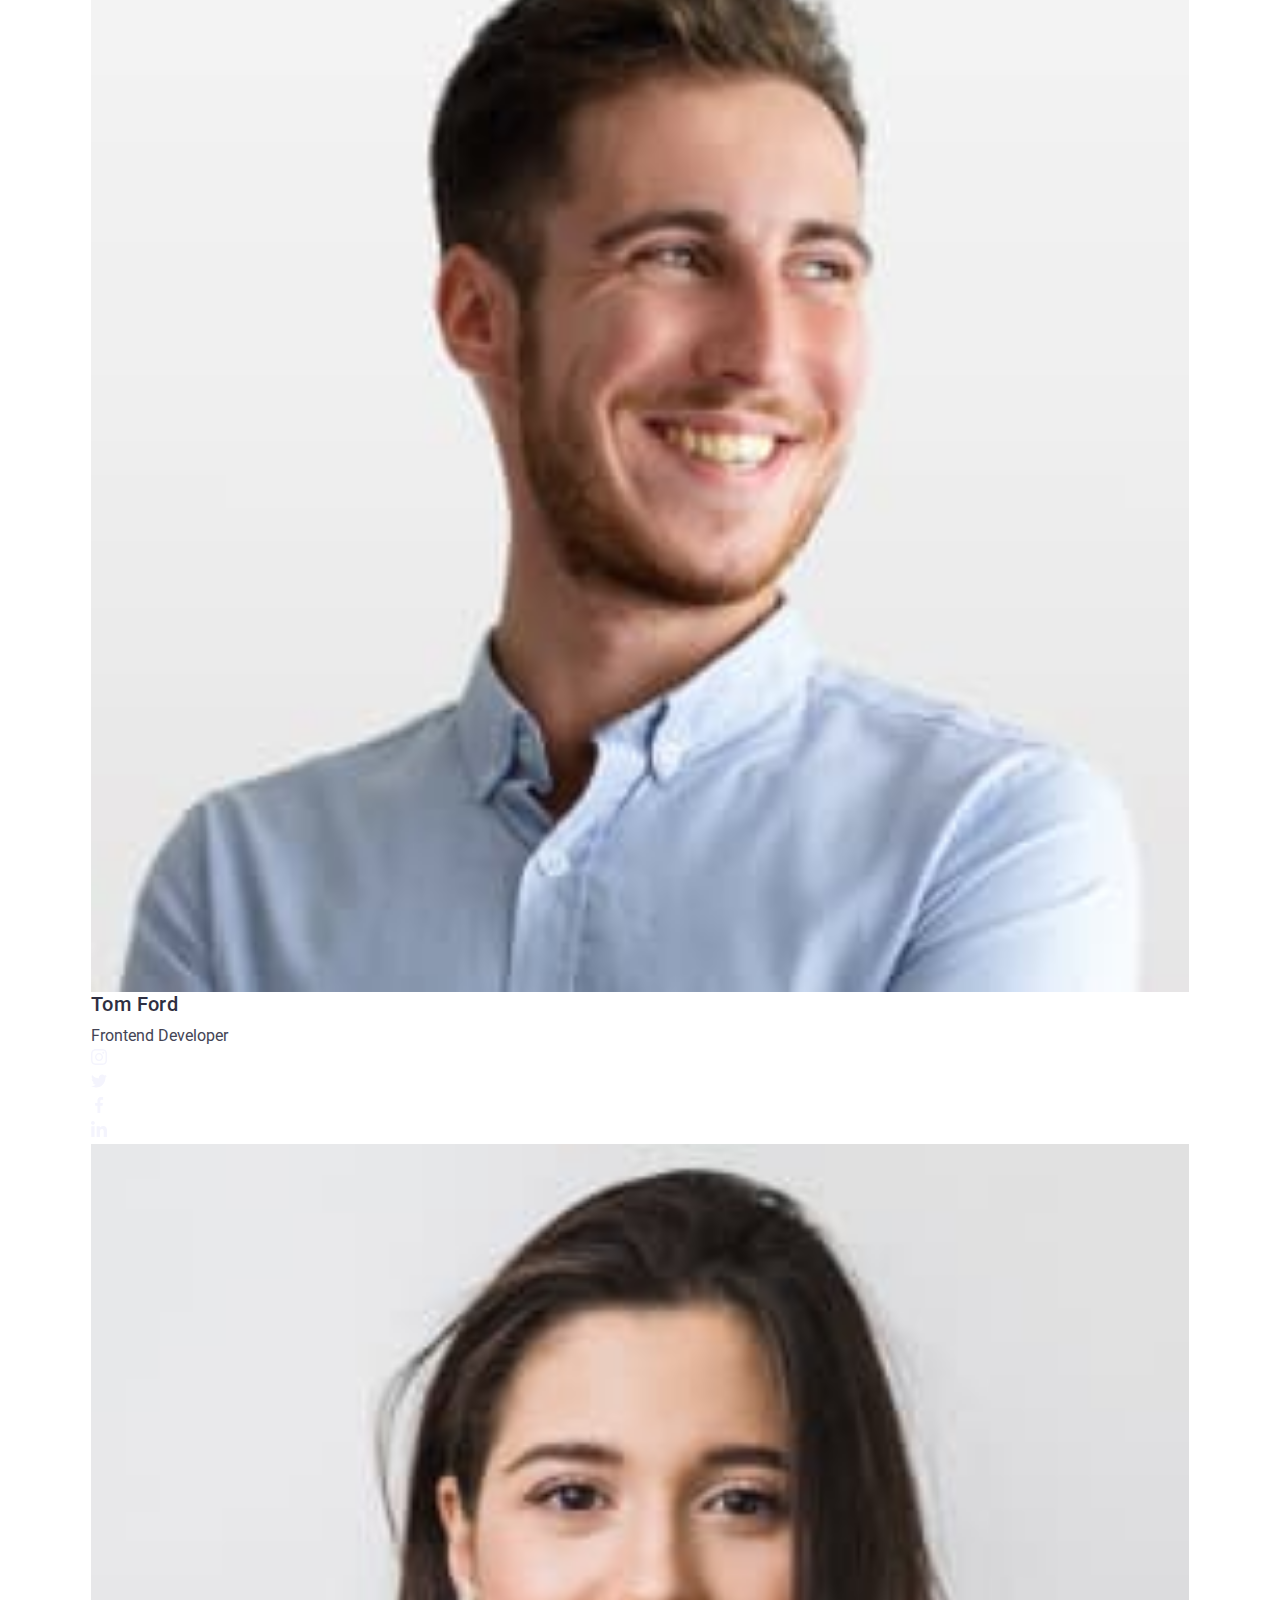
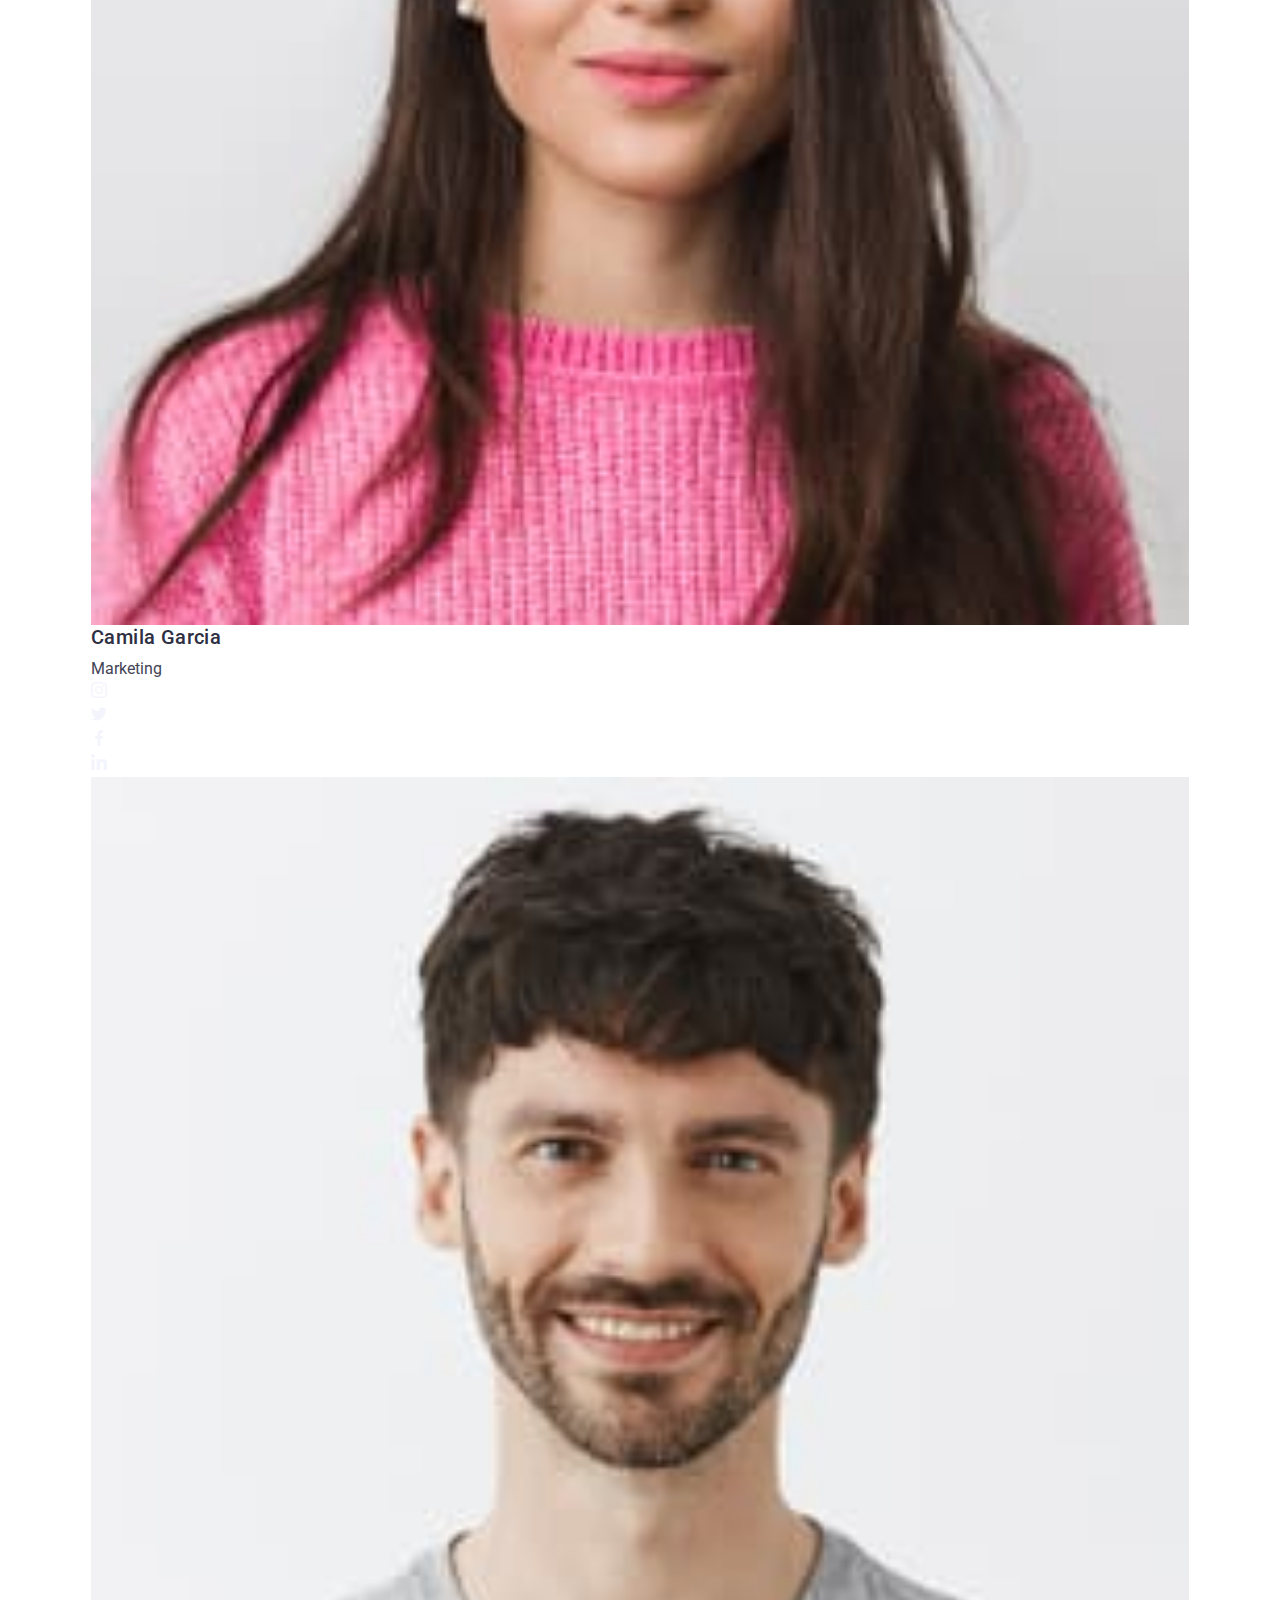
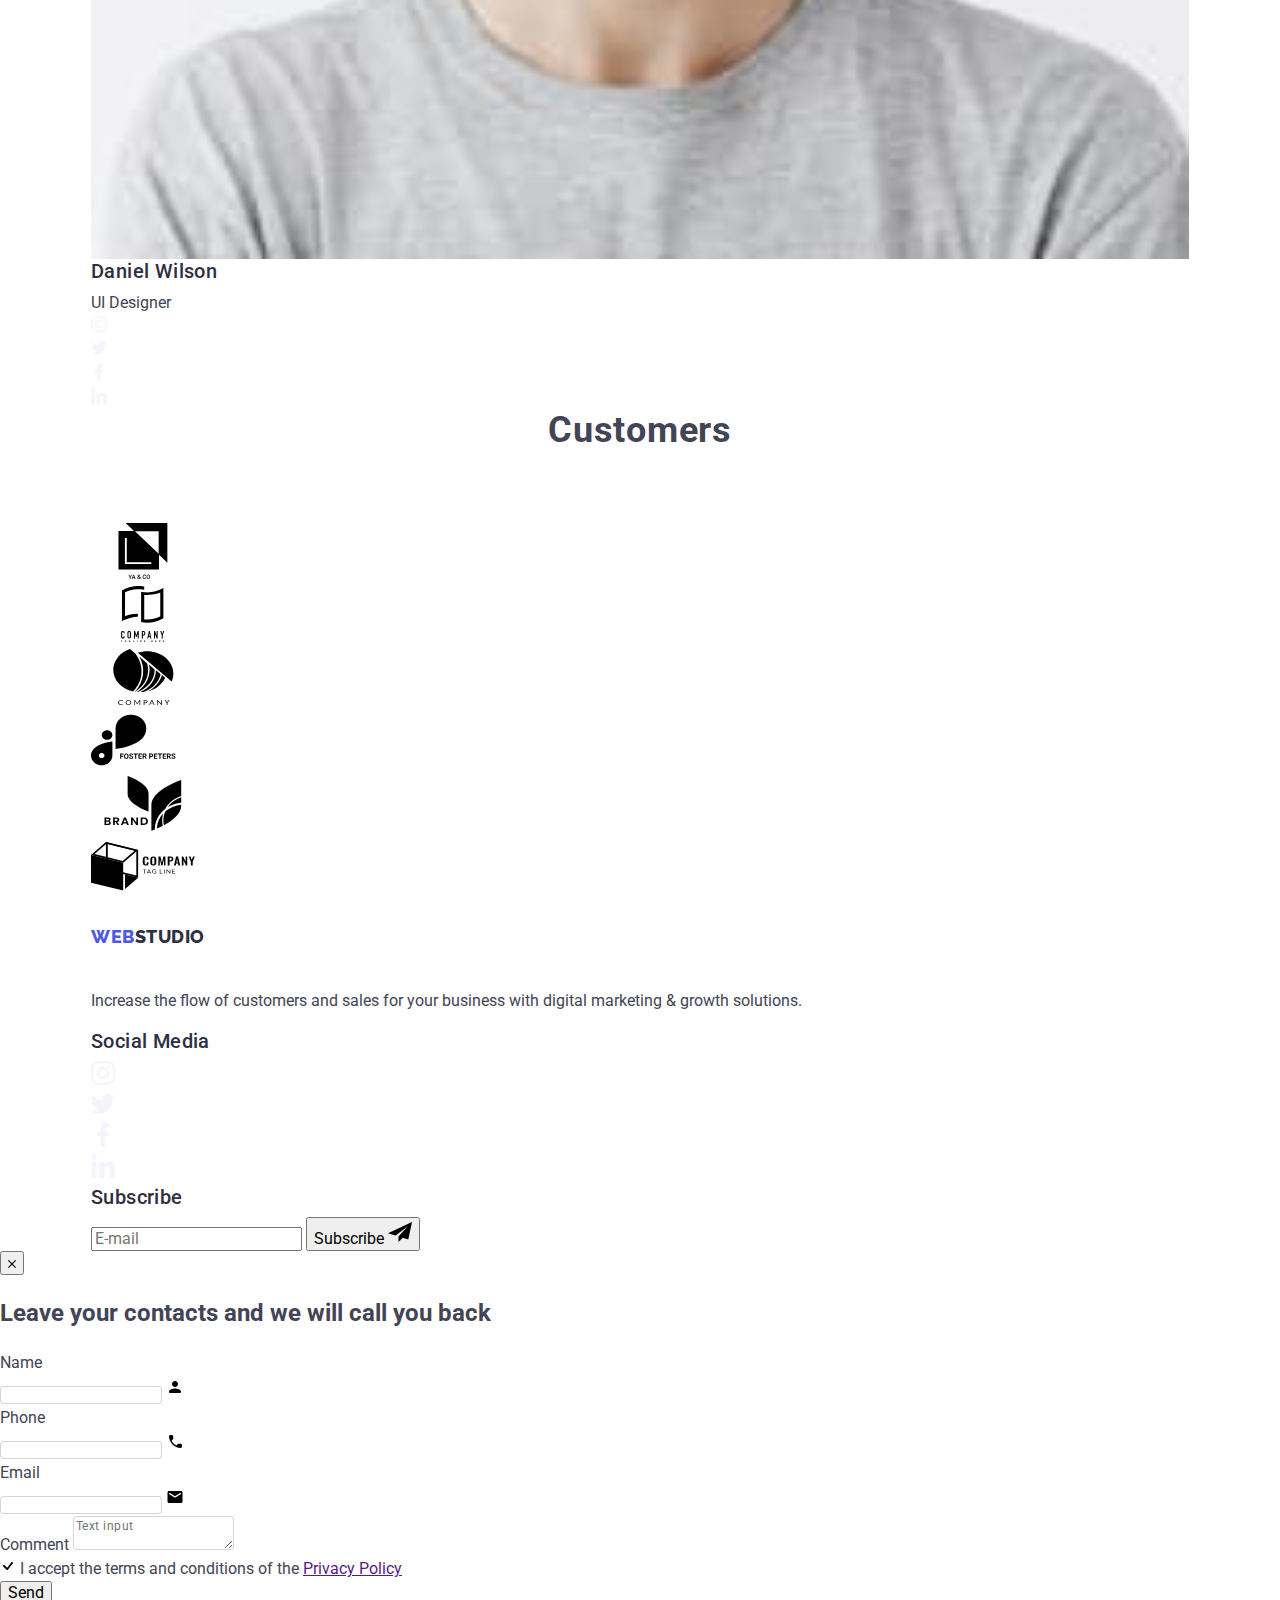
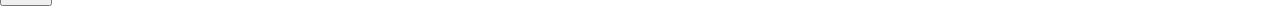
==== commit af760c18: "header done" ====
--- a/index.html
+++ b/index.html
@@ -17,6 +17,9 @@
         rel="stylesheet">
 
     <link rel="stylesheet" href="./css/styles.css">
+    <link rel="stylesheet" href="./css/mobile.css">
+    <link rel="stylesheet" href="./css/tablet.css">
+    <link rel="stylesheet" href="./css/desktop.css">
 
 </head>
 
@@ -464,6 +467,7 @@
         </div>
     </div>
 
+    <script src="./js/mobile-menu.js"></script>
     <script src="./js/modal.js"></script>
 
 </body>
--- a/css/styles.css
+++ b/css/styles.css
@@ -34,7 +34,7 @@
 }
 
 .container {
-  width: 1158px;
+  width: 100%;
   margin: 0 auto;
   padding: 0 15px;
 }
@@ -113,19 +113,11 @@
     0px 1px 1px rgba(46, 47, 66, 0.16), 0px 1px 6px rgba(46, 47, 66, 0.08);
 }
 
-.page-header {
-  display: flex;
-  align-items: center;
-}
-
-.site-nav {
-  display: flex;
-  align-items: center;
-}
-
 .logo {
   display: block;
-  margin-right: 76px;
+  /* margin-right: 76px; */
+  padding-top: 24px;
+  padding-bottom: 22px;
 
   color: var(--dark);
   font-family: "Raleway", sans-serif;
@@ -140,45 +132,8 @@
   color: var(--primary-brand);
 }
 
-.site-nav-list {
-  display: flex;
-  gap: 40px;
-}
-
-.site-nav-link {
-  position: relative;
-  display: block;
-  padding-top: 24px;
-  padding-bottom: 24px;
-
-  color: var(--dark);
-  font-weight: 500;
-  letter-spacing: 0.02em;
-
-  transition: color 250ms cubic-bezier(0.4, 0, 0.2, 1);
-}
-
-.site-nav-link:hover,
-.site-nav-link:focus,
-.site-nav-link.active {
-  color: var(--pressed-state);
-}
-
-.site-nav-link.active::after {
-  content: "";
-  position: absolute;
-  left: 0;
-  bottom: -1px;
-  width: 100%;
-  height: 4px;
-
-  background-color: var(--pressed-state);
-  border-radius: 2px;
-}
-
-address {
-  margin-left: auto;
-}
+/*
+
 
 .contacts-list {
   display: flex;
@@ -199,10 +154,10 @@
 .contacts-list .link:hover,
 .contacts-list .link:focus {
   color: var(--pressed-state);
-}
+} */
 
 /*----------------- Hero section -------------------*/
-.hero-section {
+/* .hero-section {
   padding: 188px 0;
   margin-left: auto;
   margin-right: auto;
@@ -253,10 +208,10 @@
 .order-btn:hover,
 .order-btn:focus {
   background-color: var(--pressed-state);
-}
+} */
 
 /*--------- Features ----------*/
-.features {
+/* .features {
   padding-top: 120px;
   padding-bottom: 60px;
 }
@@ -301,9 +256,9 @@
 .feature-description {
   margin-top: 0;
   margin-bottom: 0;
-}
+} */
 /*--------- Works ----------*/
-.works {
+/* .works {
   padding-top: 60px;
   padding-bottom: 120px;
 }
@@ -315,10 +270,10 @@
 
 .works-list-item {
   width: calc((100%-48px) / 3);
-}
+} */
 
 /*--------- Team section ----------*/
-.team-section {
+/* .team-section {
   padding-top: 120px;
   padding-bottom: 120px;
 
@@ -377,10 +332,10 @@
 }
 
 .social-icon {
-}
+} */
 
 /*--------- Customers section ----------*/
-.customers {
+/* .customers {
   padding-top: 130px;
   padding-bottom: 120px;
 }
@@ -420,9 +375,9 @@
   fill: currentColor;
 
   transition: fill 250ms cubic-bezier(0.4, 0, 0.2, 1);
-}
+} */
 /*--------------------- Footer ---------------------*/
-footer {
+/* footer {
   padding-top: 100px;
   padding-bottom: 100px;
 
@@ -528,7 +483,7 @@
 
 .subscribe-icon {
   fill: var(--main-background);
-}
+} */
 /*-------------------------- Portfolio page --------------------------*/
 .portfolio {
   padding-top: 96px;
@@ -633,7 +588,7 @@
 }
 
 /*---------------- Modal -----------------*/
-.backdrop {
+/* .backdrop {
   position: fixed;
   top: 0;
   left: 0;
@@ -697,10 +652,10 @@
 
 .backdrop.is-hidden .modal {
   transform: translate(-50%, -50%) scale(0);
-}
+} */
 
 /*------------------------ Modal-form -------------------------*/
-.modal-form-title {
+/* .modal-form-title {
   margin-top: 0;
   margin-bottom: 16px;
 
@@ -843,4 +798,4 @@
 
 .send-btn {
   margin: 0 auto;
-}
+} */
--- a/css/mobile.css
+++ b/css/mobile.css
@@ -0,0 +1,13 @@
+@media screen and (min-width: 480px) {
+  .container {
+    width: 396px;
+  }
+
+  .site-nav-list {
+    display: none;
+  }
+
+  .contacts-list {
+    display: none;
+  }
+}
--- a/css/tablet.css
+++ b/css/tablet.css
@@ -0,0 +1,81 @@
+@media screen and (min-width: 768px) {
+  .container {
+    width: 736px;
+  }
+
+  .page-header {
+    display: flex;
+    align-items: center;
+  }
+
+  .site-nav {
+    display: flex;
+    align-items: center;
+  }
+
+  .logo {
+    padding-bottom: 24px;
+    margin-right: 120px;
+  }
+
+  .site-nav-list {
+    display: flex;
+    gap: 40px;
+  }
+
+  .site-nav-link {
+    position: relative;
+    display: block;
+    padding-top: 24px;
+    padding-bottom: 24px;
+
+    color: var(--dark);
+    font-weight: 500;
+    letter-spacing: 0.02em;
+
+    transition: color 250ms cubic-bezier(0.4, 0, 0.2, 1);
+  }
+
+  .site-nav-link:hover,
+  .site-nav-link:focus,
+  .site-nav-link.active {
+    color: var(--pressed-state);
+  }
+
+  .site-nav-link.active::after {
+    content: "";
+    position: absolute;
+    left: 0;
+    bottom: -1px;
+    width: 100%;
+    height: 4px;
+
+    background-color: var(--pressed-state);
+    border-radius: 2px;
+  }
+
+  address {
+    margin-left: auto;
+  }
+
+  .contacts-list {
+    display: flex;
+    flex-direction: column;
+  }
+
+  .contacts-list .link {
+    color: var(--text);
+    font-style: normal;
+    font-weight: 400;
+    font-size: 12px;
+    line-height: 1.17;
+    letter-spacing: 0.04em;
+
+    transition: color 250ms cubic-bezier(0.4, 0, 0.2, 1);
+  }
+
+  .contacts-list .link:hover,
+  .contacts-list .link:focus {
+    color: var(--pressed-state);
+  }
+}
--- a/css/desktop.css
+++ b/css/desktop.css
@@ -0,0 +1,21 @@
+@media screen and (min-width: 1200px) {
+  .container {
+    width: 1128px;
+  }
+
+  .logo {
+    margin-right: 76px;
+  }
+
+  .contacts-list {
+    /* display: flex; */
+    flex-direction: row;
+    gap: 40px;
+  }
+
+  .contacts-list .link {
+    font-size: 16px;
+    line-height: 1.5;
+    letter-spacing: 0.02em;
+  }
+}
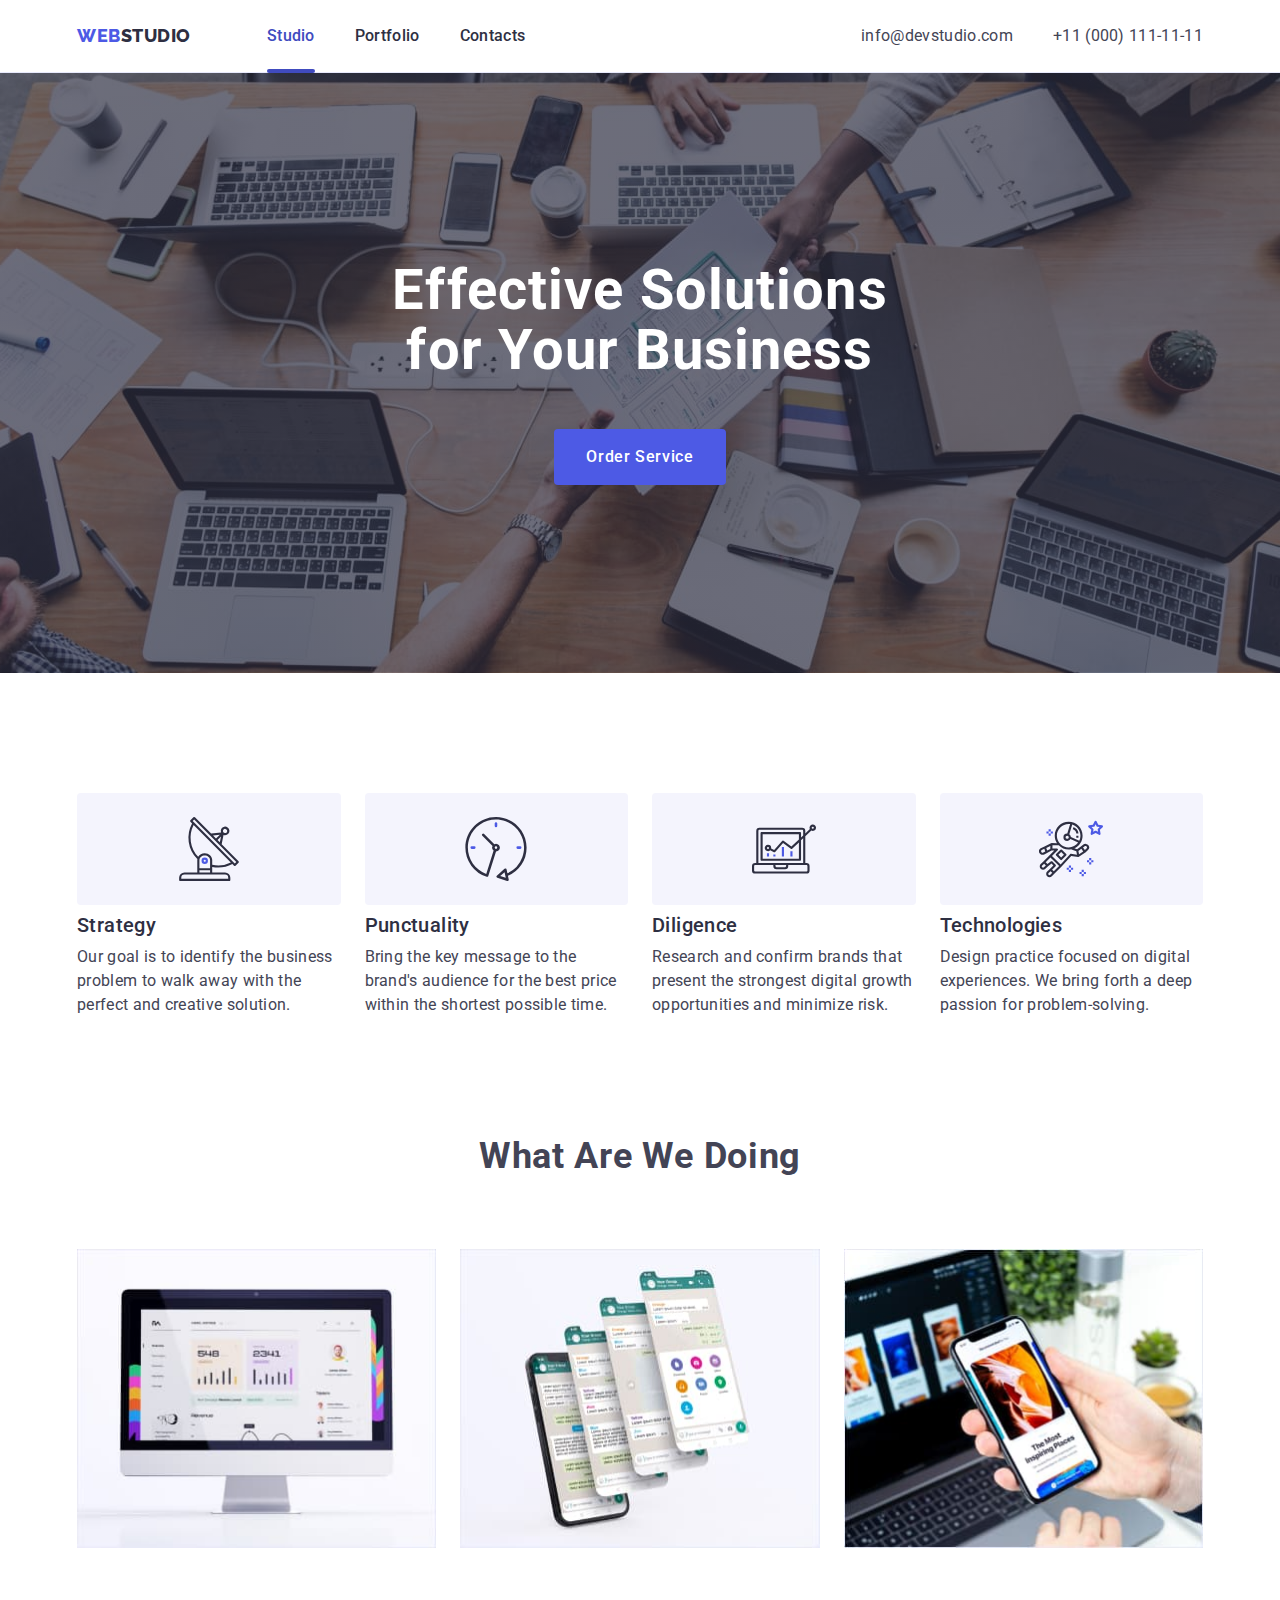
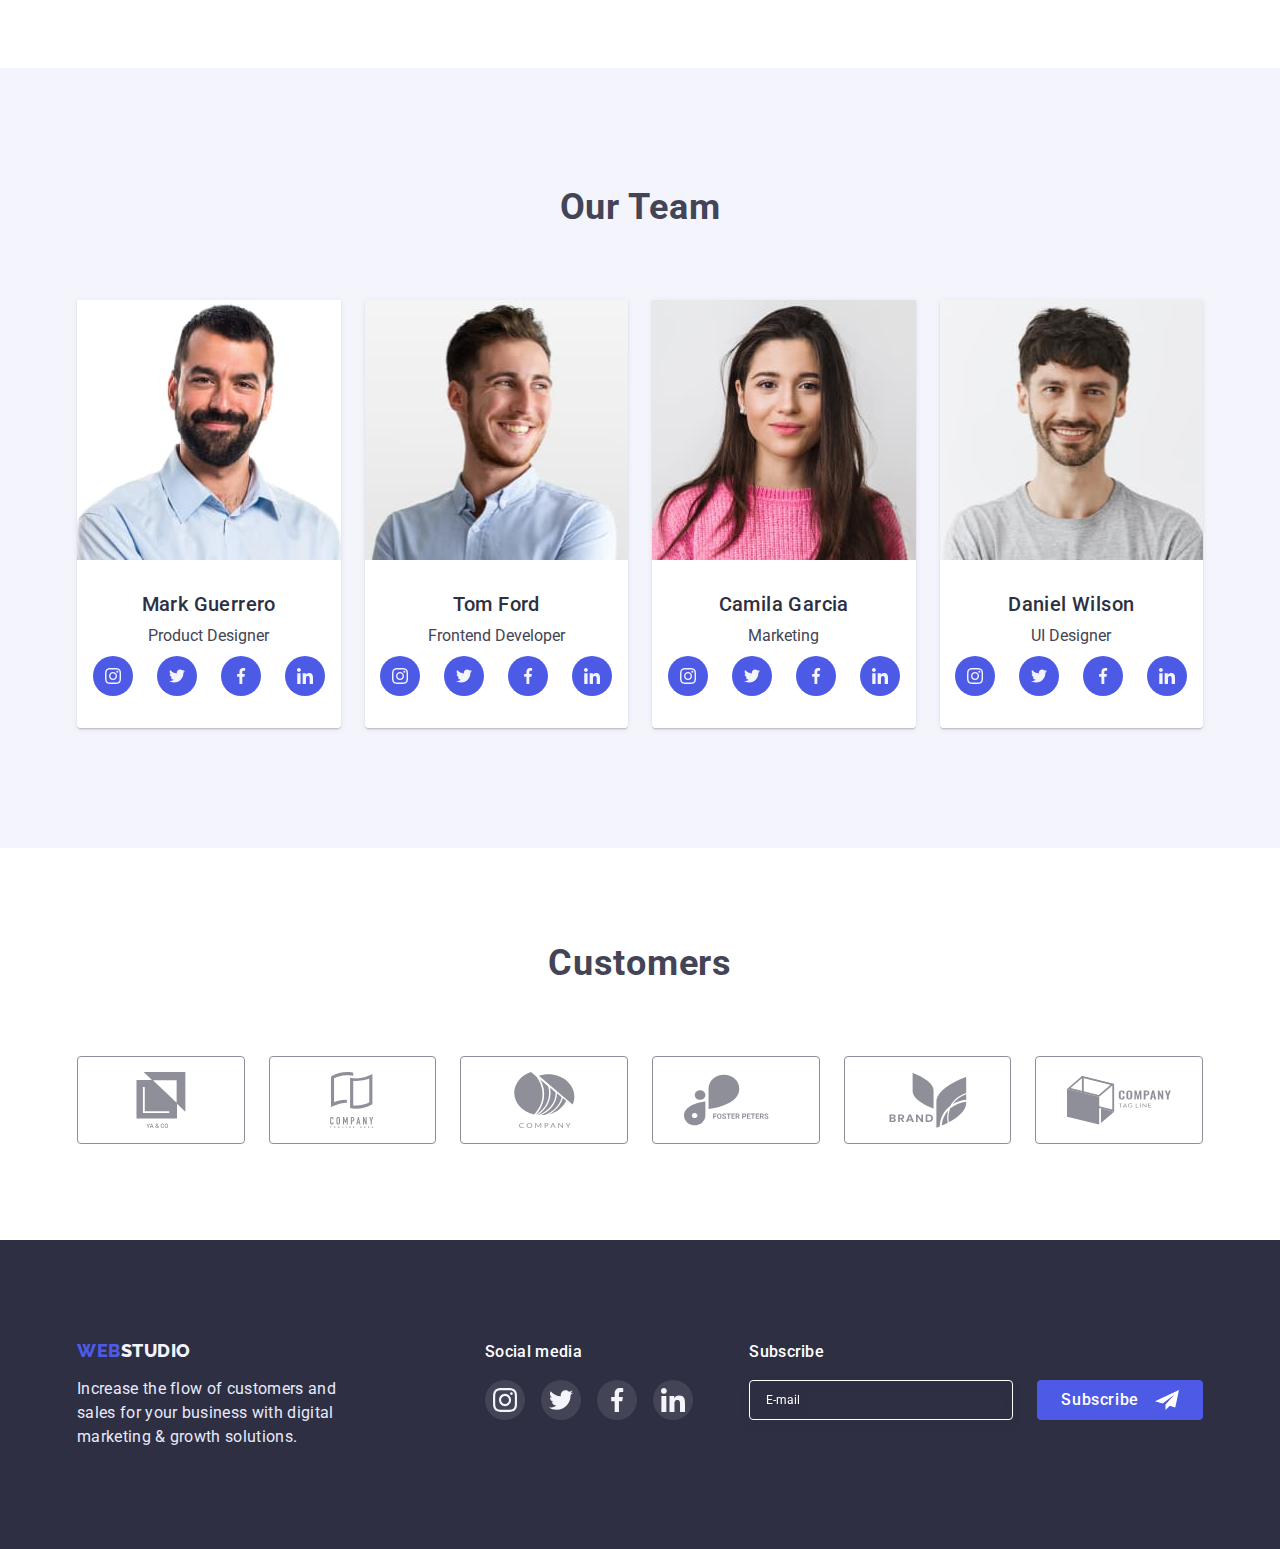
==== commit c40d6e7d: "portfolio done" ====
--- a/index.html
+++ b/index.html
@@ -74,27 +74,27 @@
                 <h2 class="section-title visually-hidden">Our features</h2>
                 <ul class="feature-list list">
                     <li class="feature-list-item icon-antenna">
-                        <h3 class="subtitle">Strategy</h3>
+                        <h3 class="feature-subtitle subtitle">Strategy</h3>
                         <p class="feature-description">Our goal is to identify the business problem to walk away with
                             the perfect and creative
                             solution.
                         </p>
                     </li>
                     <li class="feature-list-item icon-clock">
-                        <h3 class="subtitle">Punctuality</h3>
+                        <h3 class="feature-subtitle subtitle">Punctuality</h3>
                         <p class="feature-description">Bring the key message to the brand's audience for the best price
                             within the shortest possible
                             time.</p>
                     </li>
                     <li class="feature-list-item icon-diagram">
-                        <h3 class="subtitle">Diligence</h3>
+                        <h3 class="feature-subtitle subtitle">Diligence</h3>
                         <p class="feature-description">Research and confirm brands that present the strongest digital
                             growth opportunities and
                             minimize
                             risk.</p>
                     </li>
                     <li class="feature-list-item icon-astronaut">
-                        <h3 class="subtitle">Technologies</h3>
+                        <h3 class="feature-subtitle subtitle">Technologies</h3>
                         <p class="feature-description">Design practice focused on digital experiences. We bring forth a
                             deep passion for
                             problem-solving.</p>
@@ -108,9 +108,18 @@
             <div class="container">
                 <h2 class="section-title">What are we doing</h2>
                 <ul class="works-list list">
-                    <li class="works-list-item"><img src="./images/img1.jpg" alt="desktop app" width="360"></li>
-                    <li class="works-list-item"><img src="./images/img2.jpg" alt="messenger" width="360"></li>
-                    <li class="works-list-item"><img src="./images/img3.jpg" alt="mobile app" width="360"></li>
+                    <li class="works-list-item">
+                        <img srcset="./images/main/img1-desktop@2x.jpg 2x" src="./images/main/img1-desktop.jpg"
+                            alt="desktop app" width="360">
+                    </li>
+                    <li class="works-list-item">
+                        <img srcset="./images/main/img2-desktop@2x.jpg 2x" src="./images/main/img2-desktop.jpg"
+                            alt="messenger" width="360">
+                    </li>
+                    <li class="works-list-item">
+                        <img srcset="./images/main/img3-desktop@2x.jpg 2x" src="./images/main/img3-desktop.jpg"
+                            alt="mobile app" width="360">
+                    </li>
                 </ul>
             </div>
         </section>
@@ -121,7 +130,8 @@
                 <h2 class="section-title">Our team</h2>
                 <ul class="team-list list">
                     <li class="team-item">
-                        <img src="./images/mark.jpg" alt="Mark Guerrero photo" width="264">
+                        <img srcset="./images/main/mark@2x.jpg 2x" src="./images/main/mark.jpg"
+                            alt="Mark Guerrero photo" width="264">
                         <div class="team-item-content">
                             <h3 class="subtitle">Mark Guerrero</h3>
                             <p class="team-item-description description">Product designer</p>
@@ -159,7 +169,8 @@
                     </li>
 
                     <li class="team-item">
-                        <img src="./images/tom.jpg" alt="Tom Ford photo" width="264">
+                        <img srcset="./images/main/tom@2x.jpg 2x" src="./images/main/tom.jpg" alt="Tom Ford photo"
+                            width="264">
                         <div class="team-item-content">
                             <h3 class="subtitle">Tom Ford</h3>
                             <p class="team-item-description description">Frontend developer</p>
@@ -198,7 +209,8 @@
 
 
                     <li class="team-item">
-                        <img src="./images/camila.jpg" alt="Camila Garcia photo" width="264">
+                        <img srcset="./images/main/camila@2x.jpg 2x" src="./images/main/camila.jpg"
+                            alt="Camila Garcia photo" width="264">
                         <div class="team-item-content">
                             <h3 class="subtitle">Camila Garcia</h3>
                             <p class="team-item-description description">Marketing</p>
@@ -237,7 +249,8 @@
 
 
                     <li class="team-item">
-                        <img src="./images/daniel.jpg" alt="Daniel Wilson photo" width="264">
+                        <img srcset="./images/main/daniel@2x.jpg 2x" src="./images/main/daniel.jpg"
+                            alt="Daniel Wilson photo" width="264">
                         <div class="team-item-content">
                             <h3 class="subtitle">Daniel Wilson</h3>
                             <p class="team-item-description description">UI designer</p>
--- a/css/styles.css
+++ b/css/styles.css
@@ -35,8 +35,9 @@
 
 .container {
   width: 100%;
+
   margin: 0 auto;
-  padding: 0 15px;
+  padding: 0 16px;
 }
 
 .list {
@@ -112,12 +113,13 @@
   box-shadow: 0px 2px 1px rgba(46, 47, 66, 0.08),
     0px 1px 1px rgba(46, 47, 66, 0.16), 0px 1px 6px rgba(46, 47, 66, 0.08);
 }
+.page-header {
+  padding-top: 24px;
+  padding-bottom: 22px;
+}
 
 .logo {
   display: block;
-  /* margin-right: 76px; */
-  padding-top: 24px;
-  padding-bottom: 22px;
 
   color: var(--dark);
   font-family: "Raleway", sans-serif;
@@ -132,33 +134,17 @@
   color: var(--primary-brand);
 }
 
-/*
-
+.site-nav-list {
+  display: none;
+}
 
 .contacts-list {
-  display: flex;
-  gap: 40px;
-}
-
-.contacts-list .link {
-  color: var(--text);
-  font-style: normal;
-  font-weight: 400;
-  font-size: 16px;
-  line-height: 1.5;
-  letter-spacing: 0.02em;
-
-  transition: color 250ms cubic-bezier(0.4, 0, 0.2, 1);
-}
-
-.contacts-list .link:hover,
-.contacts-list .link:focus {
-  color: var(--pressed-state);
-} */
+  display: none;
+}
 
 /*----------------- Hero section -------------------*/
-/* .hero-section {
-  padding: 188px 0;
+.hero-section {
+  padding: 112px 0;
   margin-left: auto;
   margin-right: auto;
   text-align: center;
@@ -166,22 +152,23 @@
       var(--hero-background),
       var(--hero-background)
     ),
-    url(../images/people-office.jpg);
+    url(../images/main/herobg-mob.jpg);
   background-repeat: no-repeat;
   background-position: center;
-  max-width: 1440px;
+  max-width: 767px;
   background-size: cover;
 }
 
 .hero-title {
-  margin: 0 auto 48px;
-  max-width: 496px;
+  margin: 0 auto 72px;
+  max-width: 320px;
 
   color: var(--light-text);
   font-weight: 700;
-  font-size: 56px;
-  line-height: 1.07;
+  font-size: 36px;
+  line-height: 1.11;
   letter-spacing: 0.02em;
+  text-transform: capitalize;
 }
 
 .order-btn {
@@ -208,89 +195,70 @@
 .order-btn:hover,
 .order-btn:focus {
   background-color: var(--pressed-state);
-} */
+}
 
 /*--------- Features ----------*/
-/* .features {
-  padding-top: 120px;
-  padding-bottom: 60px;
+
+.features {
+  padding-top: 96px;
+  padding-bottom: 96px;
 }
 
 .feature-list {
   display: flex;
-  gap: 24px;
-}
-
-.feature-list-item {
-  width: calc((100%-72px) / 4);
-}
-
-.feature-list-item::before {
-  display: block;
-  content: "";
-  margin-bottom: 8px;
-  height: 112px;
-  border-radius: 4px;
-
-  background-repeat: no-repeat;
-  background-position: center;
-  background-color: var(--light);
-}
-
-.icon-antenna::before {
-  background-image: url(../images/svg/antenna.svg);
-}
-
-.icon-clock::before {
-  background-image: url(../images/svg/clock.svg);
-}
-
-.icon-diagram::before {
-  background-image: url(../images/svg/diagram.svg);
-}
-
-.icon-astronaut::before {
-  background-image: url(../images/svg/astronaut.svg);
+  flex-direction: column;
+  row-gap: 72px;
+}
+
+.feature-subtitle {
+  font-weight: 700;
+  font-size: 36px;
+  line-height: 1.11;
+  text-align: center;
 }
 
 .feature-description {
   margin-top: 0;
   margin-bottom: 0;
-} */
+
+  font-weight: 500;
+  font-size: 16px;
+  line-height: 1.5;
+  letter-spacing: 0.02em;
+}
+
+.feature-list-item {
+  width: 100%;
+}
+
 /*--------- Works ----------*/
-/* .works {
-  padding-top: 60px;
-  padding-bottom: 120px;
-}
-
-.works-list {
-  display: flex;
-  gap: 24px;
-}
-
-.works-list-item {
-  width: calc((100%-48px) / 3);
-} */
+.works {
+  display: none;
+}
 
 /*--------- Team section ----------*/
-/* .team-section {
-  padding-top: 120px;
-  padding-bottom: 120px;
+
+.team-section {
+  padding-top: 96px;
+  padding-bottom: 96px;
 
   background-color: var(--light);
 }
 
 .team-list {
   display: flex;
-  gap: 24px;
+  justify-content: center;
+  flex-wrap: wrap;
+  gap: 72px;
 }
 
 .team-item {
-  width: calc((100%-72px) / 4);
+  width: 264px;
   border-radius: 0px 0px 4px 4px;
   box-shadow: 0px 1px 6px rgba(46, 47, 66, 0.08),
     0px 1px 1px rgba(46, 47, 66, 0.16), 0px 2px 1px rgba(46, 47, 66, 0.08);
 }
+
 .team-item-content {
   padding: 32px 0;
   max-width: 264px;
@@ -314,6 +282,7 @@
   width: 40px;
   height: 40px;
 }
+
 .team-social-link {
   display: flex;
   justify-content: center;
@@ -331,23 +300,22 @@
   background-color: var(--pressed-state);
 }
 
-.social-icon {
-} */
-
 /*--------- Customers section ----------*/
-/* .customers {
-  padding-top: 130px;
-  padding-bottom: 120px;
+.customers {
+  padding-top: 96px;
+  padding-bottom: 96px;
 }
 
 .customers-list {
   display: flex;
   justify-content: center;
-  gap: 24px;
+  flex-wrap: wrap;
+  column-gap: 16px;
+  row-gap: 72px;
 }
 
 .customers-item {
-  width: 168px;
+  width: calc((100% - 16px) / 2);
   height: 88px;
 }
 
@@ -375,11 +343,12 @@
   fill: currentColor;
 
   transition: fill 250ms cubic-bezier(0.4, 0, 0.2, 1);
-} */
+}
+
 /*--------------------- Footer ---------------------*/
-/* footer {
-  padding-top: 100px;
-  padding-bottom: 100px;
+footer {
+  padding-top: 96px;
+  padding-bottom: 96px;
 
   background-color: var(--dark);
   color: var(--accent);
@@ -388,10 +357,8 @@
 
 .footer-container {
   display: flex;
-}
-
-.logo-slogan {
-  margin-right: 120px;
+  flex-direction: column;
+  gap: 72px;
 }
 
 .logo-footer {
@@ -401,12 +368,12 @@
   color: var(--light);
   line-height: 1.17;
   letter-spacing: 0.03em;
+  text-align: center;
 }
 
 .footer-text {
-  margin-top: 0;
-  margin-bottom: 0;
-  width: 264px;
+  margin: 0 auto;
+  max-width: 268px;
 }
 
 .social-media-subtitle {
@@ -416,6 +383,7 @@
   font-size: 16px;
   line-height: 1.5;
   text-transform: none;
+  text-align: center;
 }
 
 .footer-social-list {
@@ -428,6 +396,7 @@
   width: 40px;
   height: 40px;
 }
+
 .footer-social-link {
   display: flex;
   justify-content: center;
@@ -445,17 +414,16 @@
   background-color: var(--success);
 }
 
-.subscribe-field {
-  margin-left: auto;
-}
-
 .subscribe-form {
   display: flex;
-  gap: 24px;
+  flex-direction: column;
+  gap: 16px;
+  align-items: center;
+  justify-content: center;
 }
 
 .subscribe-input {
-  width: 264px;
+  width: calc(100% - 30px);
   height: 40px;
   padding: 8px 16px;
 
@@ -483,22 +451,24 @@
 
 .subscribe-icon {
   fill: var(--main-background);
-} */
+}
 /*-------------------------- Portfolio page --------------------------*/
 .portfolio {
-  padding-top: 96px;
-  padding-bottom: 120px;
+  padding-top: 48px;
+  padding-bottom: 48px;
 }
 
 .filter {
   display: flex;
-  margin-bottom: 72px;
-  justify-content: center;
-  gap: 24px;
+  flex-wrap: wrap;
+  margin-bottom: 48px;
+  justify-content: start;
+  column-gap: 24px;
+  row-gap: 16px;
 }
 
 .filter-btn {
-  padding: 12px 24px;
+  padding: 8px 16px;
   border: 1px solid var(--accent);
   border-radius: 4px;
 
@@ -531,13 +501,12 @@
 
 .portfolio-list {
   display: flex;
-  column-gap: 24px;
   row-gap: 48px;
   flex-wrap: wrap;
 }
 
 .project {
-  width: calc((100% - 48px) / 3);
+  width: 100%;
 }
 
 .project-link {
@@ -588,7 +557,7 @@
 }
 
 /*---------------- Modal -----------------*/
-/* .backdrop {
+.backdrop {
   position: fixed;
   top: 0;
   left: 0;
@@ -605,8 +574,8 @@
   top: 50%;
   left: 50%;
   transform: translate(-50%, -50%) scale(1);
-  width: 408px;
-  min-height: 576px;
+  width: 392px;
+  min-height: 586px;
   padding: 24px;
 
   background: var(--modal-bg);
@@ -652,10 +621,10 @@
 
 .backdrop.is-hidden .modal {
   transform: translate(-50%, -50%) scale(0);
-} */
+}
 
 /*------------------------ Modal-form -------------------------*/
-/* .modal-form-title {
+.modal-form-title {
   margin-top: 0;
   margin-bottom: 16px;
 
@@ -798,4 +767,4 @@
 
 .send-btn {
   margin: 0 auto;
-} */
+}
--- a/css/mobile.css
+++ b/css/mobile.css
@@ -1,13 +1,22 @@
-@media screen and (min-width: 480px) {
+@media screen and (max-width: 767px) {
   .container {
-    width: 396px;
+    max-width: 428px;
   }
 
-  .site-nav-list {
-    display: none;
-  }
+  /* .  .subscribe-input {
+    width: 398px;
+  } */
 
-  .contacts-list {
-    display: none;
+  @media screen and (min-device-pixel-ratio: 2),
+    screen and (-webkit-min-device-pixel-ratio: 2),
+    screen and (min-resolution: 192dpi),
+    screen and (min-resolution: 2dppx) {
+    .hero-section {
+      background-image: linear-gradient(
+          var(--hero-background),
+          var(--hero-background)
+        ),
+        url(../images/main/herobg-mob@2x.jpg);
+    }
   }
 }
--- a/css/tablet.css
+++ b/css/tablet.css
@@ -1,11 +1,14 @@
 @media screen and (min-width: 768px) {
   .container {
-    width: 736px;
-  }
-
+    max-width: 768px;
+  }
+
+  /*=====================Header=====================*/
   .page-header {
     display: flex;
     align-items: center;
+    padding-top: 0;
+    padding-bottom: 0;
   }
 
   .site-nav {
@@ -14,7 +17,6 @@
   }
 
   .logo {
-    padding-bottom: 24px;
     margin-right: 120px;
   }
 
@@ -78,4 +80,133 @@
   .contacts-list .link:focus {
     color: var(--pressed-state);
   }
+
+  /*=====================Hero=====================*/
+  .hero-section {
+    max-width: 1199px;
+
+    background-image: linear-gradient(
+        var(--hero-background),
+        var(--hero-background)
+      ),
+      url(../images/main/herobg-tablet.jpg);
+  }
+
+  @media screen and (min-device-pixel-ratio: 2),
+    screen and (-webkit-min-device-pixel-ratio: 2),
+    screen and (min-resolution: 192dpi),
+    screen and (min-resolution: 2dppx) {
+    .hero-section {
+      background-image: linear-gradient(
+          var(--hero-background),
+          var(--hero-background)
+        ),
+        url(../images/main/herobg-tablet@2x.jpg);
+    }
+  }
+
+  .hero-title {
+    margin-bottom: 36px;
+    max-width: 496px;
+
+    font-size: 56px;
+    line-height: 1.07;
+    text-transform: none;
+  }
+
+  /*=====================Features=====================*/
+  .feature-list {
+    flex-direction: row;
+    flex-wrap: wrap;
+    column-gap: 24px;
+  }
+
+  .feature-subtitle {
+    text-align: left;
+  }
+
+  .feature-list-item {
+    width: calc((100% - 24px) / 2);
+  }
+
+  /*=====================Team=====================*/
+  .team-list {
+    row-gap: 64px;
+    column-gap: 24px;
+  }
+  /*=====================Customers=====================*/
+
+  .customers-list {
+    column-gap: 24px;
+  }
+
+  .customers-item {
+    width: 168px;
+  }
+  /*=====================Footer=====================*/
+  .footer-container {
+    flex-direction: row;
+    flex-wrap: wrap;
+    row-gap: 72px;
+    column-gap: 24px;
+  }
+
+  .logo-footer {
+    text-align: left;
+  }
+
+  .logo-slogan {
+    margin-right: 24px;
+  }
+
+  .footer-text {
+    margin: 0;
+    width: 264px;
+  }
+
+  .social-media-subtitle {
+    text-align: left;
+  }
+
+  .subscribe-form {
+    flex-direction: row;
+    gap: 24px;
+  }
+  .subscribe-input {
+    width: 264px;
+  }
+
+  /*=====================Portfolio=====================*/
+
+  .portfolio {
+    padding-top: 64px;
+    padding-bottom: 96px;
+  }
+
+  .filter {
+    flex-wrap: nowrap;
+    margin-bottom: 64px;
+    justify-content: center;
+    gap: 24px;
+  }
+
+  .filter-btn {
+    padding: 12px 24px;
+  }
+  .portfolio-list {
+    column-gap: 24px;
+    row-gap: 72px;
+  }
+
+  .project {
+    width: calc((100% - 24px) / 2);
+  }
+
+  /*=====================Modal=====================*/
+
+  .modal {
+    width: 408px;
+    /* min-height: 576px; */
+    /* padding: 24px; */
+  }
 }
--- a/css/desktop.css
+++ b/css/desktop.css
@@ -1,14 +1,14 @@
 @media screen and (min-width: 1200px) {
   .container {
-    width: 1128px;
+    max-width: 1158px;
   }
 
+  /*=====================Header=====================*/
   .logo {
     margin-right: 76px;
   }
 
   .contacts-list {
-    /* display: flex; */
     flex-direction: row;
     gap: 40px;
   }
@@ -18,4 +18,157 @@
     line-height: 1.5;
     letter-spacing: 0.02em;
   }
+
+  /*=====================Hero=====================*/
+  .hero-section {
+    padding: 188px 0;
+
+    max-width: 1440px;
+    background-image: linear-gradient(
+        var(--hero-background),
+        var(--hero-background)
+      ),
+      url(../images/main/herobg-desktop.jpg);
+  }
+
+  @media screen and (min-device-pixel-ratio: 2),
+    screen and (-webkit-min-device-pixel-ratio: 2),
+    screen and (min-resolution: 192dpi),
+    screen and (min-resolution: 2dppx) {
+    .hero-section {
+      background-image: linear-gradient(
+          var(--hero-background),
+          var(--hero-background)
+        ),
+        url(../images/main/herobg-desktop@2x.jpg);
+    }
+  }
+
+  .hero-title {
+    margin-bottom: 48px;
+  }
+
+  /*=====================Features=====================*/
+  .features {
+    padding-top: 120px;
+    padding-bottom: 60px;
+  }
+
+  .feature-subtitle {
+    font-weight: 500;
+    font-size: 20px;
+    line-height: 1.2;
+  }
+
+  .feature-description {
+    font-weight: 400;
+  }
+
+  .feature-list-item {
+    width: calc((100% - 72px) / 4);
+  }
+
+  .feature-list-item::before {
+    display: block;
+    content: "";
+    margin-bottom: 8px;
+    height: 112px;
+    border-radius: 4px;
+
+    background-repeat: no-repeat;
+    background-position: center;
+    background-color: var(--light);
+  }
+
+  .icon-antenna::before {
+    background-image: url(../images/svg/antenna.svg);
+  }
+
+  .icon-clock::before {
+    background-image: url(../images/svg/clock.svg);
+  }
+
+  .icon-diagram::before {
+    background-image: url(../images/svg/diagram.svg);
+  }
+
+  .icon-astronaut::before {
+    background-image: url(../images/svg/astronaut.svg);
+  }
+
+  /*=====================Works=====================*/
+  .works {
+    display: block;
+    padding-top: 60px;
+    padding-bottom: 120px;
+  }
+
+  .works-list {
+    display: flex;
+    gap: 24px;
+  }
+
+  .works-list-item {
+    width: calc((100% - 48px) / 3);
+  }
+
+  /*=====================Team=====================*/
+  .team-section {
+    padding-top: 120px;
+    padding-bottom: 120px;
+  }
+
+  .team-list {
+    flex-wrap: nowrap;
+    gap: 24px;
+  }
+  /*=====================Customers=====================*/
+  .customers-list {
+    flex-wrap: nowrap;
+    gap: 24px;
+  }
+
+  /*=====================Footer=====================*/
+  footer {
+    padding-top: 100px;
+    padding-bottom: 100px;
+  }
+
+  .footer-container {
+    flex-wrap: nowrap;
+  }
+
+  .logo-slogan {
+    margin-right: 120px;
+  }
+
+  .subscribe-field {
+    margin-left: auto;
+  }
+
+  /*=====================Portfolio=====================*/
+  .portfolio {
+    padding-top: 100px;
+    padding-bottom: 120px;
+  }
+
+  .filter {
+    margin-bottom: 72px;
+  }
+
+  .portfolio-list {
+    row-gap: 48px;
+  }
+
+  .project {
+    width: calc((100% - 48px) / 3);
+  }
+
+  /*=====================Modal=====================*/
+
+  .modal {
+  
+    /* min-height: 576px;
+    padding: 24px;
+  } */
 }
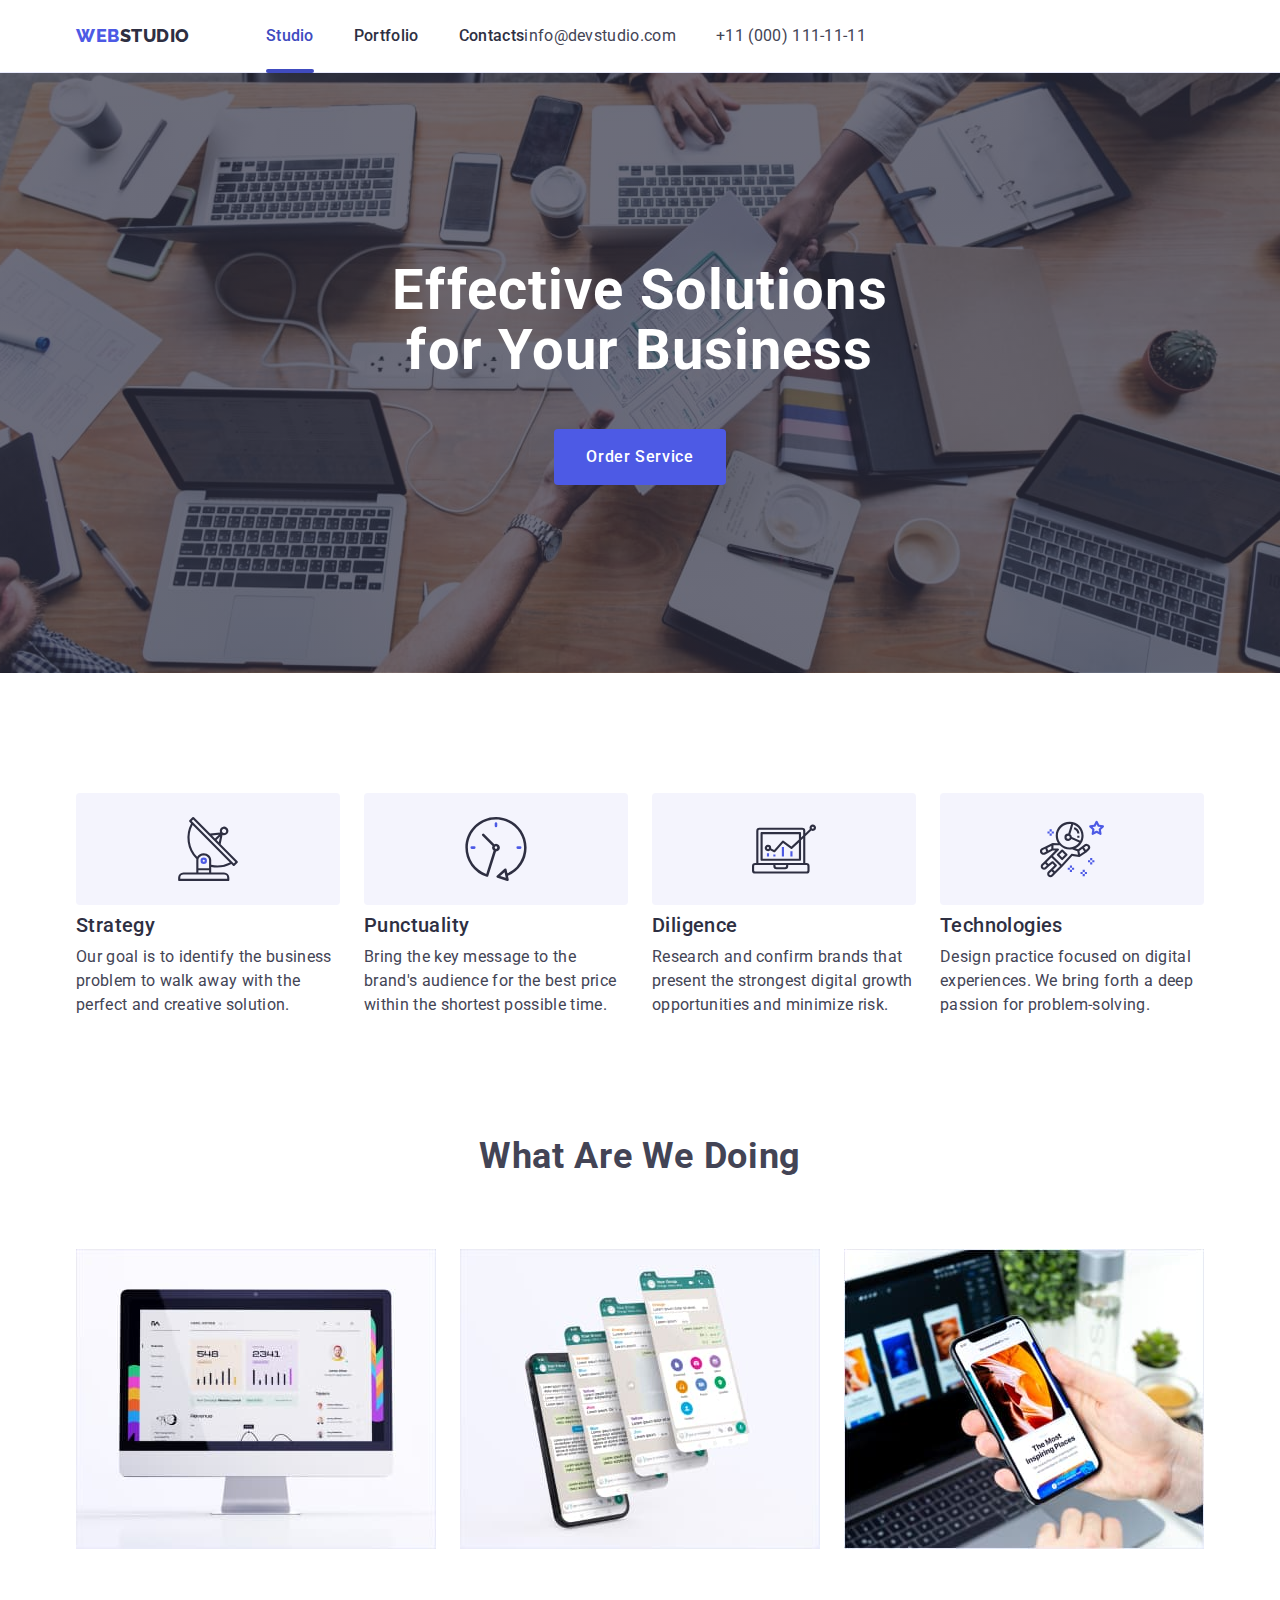
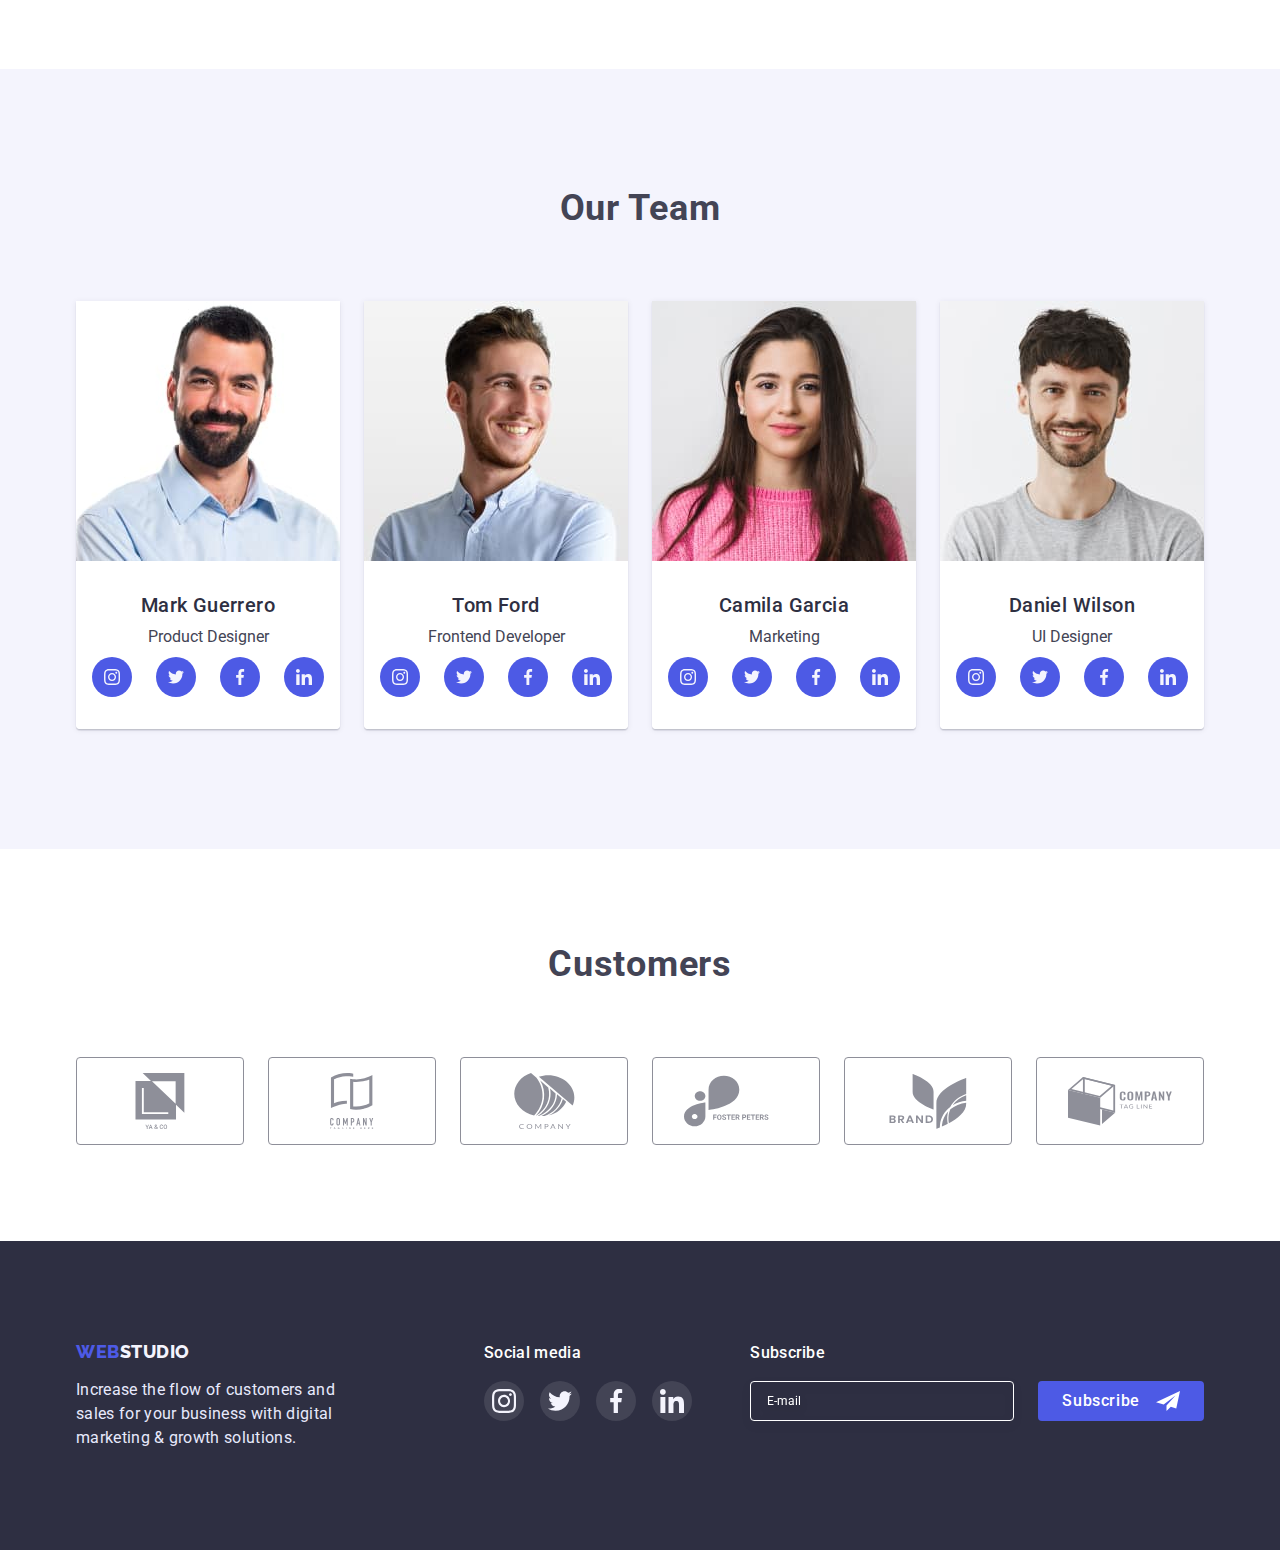
==== commit 19144b3a: "mobile menu" ====
--- a/index.html
+++ b/index.html
@@ -27,34 +27,51 @@
 
     <header>
         <div class="container page-header">
-            <nav class="site-nav">
-                <a class="logo link" href="./index.html">
-                    <span class="logo-accent">Web</span>Studio</a>
-
-                <ul class="site-nav-list list">
-                    <li class="site-nav-item">
-                        <a class="site-nav-link link active" href="./index.html">Studio</a>
-                    </li>
-                    <li class="site-nav-item">
-                        <a class="site-nav-link link" href="./portfolio.html">Portfolio</a>
-                    </li>
-                    <li class="site-nav-item">
-                        <a class="site-nav-link link" href="">Contacts</a>
-                    </li>
-                </ul>
-            </nav>
-
-            <address>
-                <ul class="contacts-list list">
-                    <li class="contacts-list-item">
-                        <a class="link" href="mailto:info@devstudio.com">info@devstudio.com</a>
-                    </li>
-                    <li class="contacts-list-item">
-                        <a class="link" href="tel:+110001111111">+11 (000) 111-11-11</a>
-                    </li>
-                </ul>
-            </address>
+            <a class="logo link" href="./index.html">
+                <span class="logo-accent">Web</span>Studio</a>
+            <button type="button" class="mobile-menu-btn" .js-open-menu>
+                <svg class="burger-icon" width="32" height="22">
+                    <use href="./images/icons.svg#icon-burger-menu"></use>
+                </svg>
+            </button>
+
+            <div class="header-wrapper">
+                <button type="button" .js-close-menu class="mobile-close-btn">
+                    <svg class="close-btn-icon" width="8" height="8">
+                        <use href="./images/icons.svg#icon-close"></use>
+                    </svg>
+                </button>
+
+                <nav class="site-nav">
+                    <ul class="site-nav-list list">
+                        <li class="site-nav-item">
+                            <a class="site-nav-link link active" href="./index.html">Studio</a>
+                        </li>
+                        <li class="site-nav-item">
+                            <a class="site-nav-link link" href="./portfolio.html">Portfolio</a>
+                        </li>
+                        <li class="site-nav-item">
+                            <a class="site-nav-link link" href="">Contacts</a>
+                        </li>
+                    </ul>
+                </nav>
+                <address class="contacts-info">
+                    <ul class="contacts-list list">
+                        <li class="contacts-list-item">
+                            <a class="link" href="mailto:info@devstudio.com">info@devstudio.com</a>
+                        </li>
+                        <li class="contacts-list-item">
+                            <a class="link" href="tel:+110001111111">+11 (000) 111-11-11</a>
+                        </li>
+                    </ul>
+                </address>
+            </div>
         </div>
+        <!-- <div class="mobile-menu">
+            <div class="container mobile-menu-container" .js-menu-container>
+                
+            </div>
+        </div> -->
     </header>
 
     <main>
--- a/css/styles.css
+++ b/css/styles.css
@@ -35,7 +35,6 @@
 
 .container {
   width: 100%;
-
   margin: 0 auto;
   padding: 0 16px;
 }
@@ -114,6 +113,8 @@
     0px 1px 1px rgba(46, 47, 66, 0.16), 0px 1px 6px rgba(46, 47, 66, 0.08);
 }
 .page-header {
+  display: flex;
+  align-items: center;
   padding-top: 24px;
   padding-bottom: 22px;
 }
@@ -134,12 +135,93 @@
   color: var(--primary-brand);
 }
 
-.site-nav-list {
+/* .site-nav-list {
   display: none;
 }
 
 .contacts-list {
   display: none;
+} */
+
+.mobile-menu-btn {
+  margin-left: auto;
+  padding: 0;
+  height: 22px;
+  border: none;
+  background-color: transparent;
+}
+
+.header-wrapper {
+  position: fixed;
+  width: 100%;
+  height: 100vh;
+  top: 0;
+  left: 0;
+  padding: 24px 24px 40px 40px;
+
+  background-color: var(--main-background);
+  box-shadow: 0px 2px 1px rgba(46, 47, 66, 0.08),
+    0px 1px 1px rgba(46, 47, 66, 0.16), 0px 1px 6px rgba(46, 47, 66, 0.08);
+}
+
+.mobile-close-btn {
+  display: flex;
+  justify-content: center;
+  align-items: center;
+  width: 24px;
+  height: 24px;
+  margin-left: auto;
+  margin-bottom: 32px;
+  padding: 0;
+  background-color: rgba(231, 233, 252, 0.1);
+  border: 1px solid rgba(46, 47, 66, 0.1);
+  border-radius: 50%;
+  cursor: pointer;
+
+  transition: background-color 250ms cubic-bezier(0.4, 0, 0.2, 1),
+    border-color 250ms cubic-bezier(0.4, 0, 0.2, 1),
+    fill 250ms cubic-bezier(0.4, 0, 0.2, 1);
+}
+
+.mobile-close-btn:is(:hover, :focus) {
+  background-color: var(--pressed-state);
+  border-color: transparent;
+  fill: var(--main-background);
+}
+.site-nav-list {
+  display: flex;
+  flex-direction: column;
+  gap: 40px;
+}
+
+.site-nav-link {
+  font-weight: 700;
+  font-size: 36px;
+  line-height: 1.11;
+  letter-spacing: 0.02em;
+  color: var(--dark);
+}
+
+.site-nav-link:hover,
+.site-nav-link:focus,
+.site-nav-link.active {
+  color: var(--pressed-state);
+}
+
+.contacts-list .link {
+  color: var(--text);
+  font-style: normal;
+  font-weight: 400;
+  font-size: 12px;
+  line-height: 1.17;
+  letter-spacing: 0.04em;
+
+  transition: color 250ms cubic-bezier(0.4, 0, 0.2, 1);
+}
+
+.contacts-list .link:hover,
+.contacts-list .link:focus {
+  color: var(--pressed-state);
 }
 
 /*----------------- Hero section -------------------*/
@@ -423,11 +505,11 @@
 }
 
 .subscribe-input {
-  width: calc(100% - 30px);
+  width: 100%;
   height: 40px;
   padding: 8px 16px;
 
-  border: 1px solid var(--main-background);
+  border: 1px solid rgba(255, 255, 255, 0.3);
   filter: drop-shadow(0px 4px 4px rgba(0, 0, 0, 0.15));
   border-radius: 4px;
   background-color: inherit;
@@ -438,6 +520,7 @@
 
 .subscribe-input::placeholder {
   color: var(--light-text);
+  opacity: 0.6;
 }
 
 .subscribe-btn {
--- a/css/tablet.css
+++ b/css/tablet.css
@@ -11,18 +11,34 @@
     padding-bottom: 0;
   }
 
-  .site-nav {
+  .logo {
+    margin-right: 120px;
+  }
+
+  .mobile-menu-btn {
+    display: none;
+  }
+
+  .header-wrapper {
+    background-color: transparent;
+    box-shadow: none;
+    width: unset;
+    height: unset;
+    position: static;
+    padding: 0;
+  }
+
+  .mobile-close-btn {
+    display: none;
+  }
+
+  /* .site-nav {
     display: flex;
     align-items: center;
-  }
-
-  .logo {
-    margin-right: 120px;
-  }
+  } */
 
   .site-nav-list {
-    display: flex;
-    gap: 40px;
+    flex-direction: row;
   }
 
   .site-nav-link {
@@ -31,18 +47,21 @@
     padding-top: 24px;
     padding-bottom: 24px;
 
-    color: var(--dark);
+    /* color: var(--dark); */
     font-weight: 500;
-    letter-spacing: 0.02em;
+    font-size: 16px;
+    line-height: 1.5;
+
+    /* letter-spacing: 0.02em; */
 
     transition: color 250ms cubic-bezier(0.4, 0, 0.2, 1);
   }
 
-  .site-nav-link:hover,
+  /* .site-nav-link:hover,
   .site-nav-link:focus,
   .site-nav-link.active {
     color: var(--pressed-state);
-  }
+  } */
 
   .site-nav-link.active::after {
     content: "";
@@ -56,7 +75,7 @@
     border-radius: 2px;
   }
 
-  address {
+  .contacts-info {
     margin-left: auto;
   }
 
@@ -76,10 +95,10 @@
     transition: color 250ms cubic-bezier(0.4, 0, 0.2, 1);
   }
 
-  .contacts-list .link:hover,
+  /* .contacts-list .link:hover,
   .contacts-list .link:focus {
     color: var(--pressed-state);
-  }
+  } */
 
   /*=====================Hero=====================*/
   .hero-section {
@@ -149,6 +168,7 @@
     flex-wrap: wrap;
     row-gap: 72px;
     column-gap: 24px;
+    padding-left: 108px;
   }
 
   .logo-footer {
--- a/css/desktop.css
+++ b/css/desktop.css
@@ -1,11 +1,19 @@
 @media screen and (min-width: 1200px) {
   .container {
     max-width: 1158px;
+    padding-left: 15px;
+    padding-right: 15px;
   }
 
   /*=====================Header=====================*/
   .logo {
     margin-right: 76px;
+  }
+
+  .header-wrapper {
+    display: flex;
+    justify-content: center;
+    align-items: center;
   }
 
   .contacts-list {
@@ -146,6 +154,14 @@
     margin-left: auto;
   }
 
+  .subscribe-input {
+    border-color: var(--light-text);
+  }
+
+  .subscribe-input::placeholder {
+    opacity: 1;
+  }
+
   /*=====================Portfolio=====================*/
   .portfolio {
     padding-top: 100px;
@@ -167,8 +183,8 @@
   /*=====================Modal=====================*/
 
   .modal {
-  
     /* min-height: 576px;
     padding: 24px;
   } */
+  }
 }
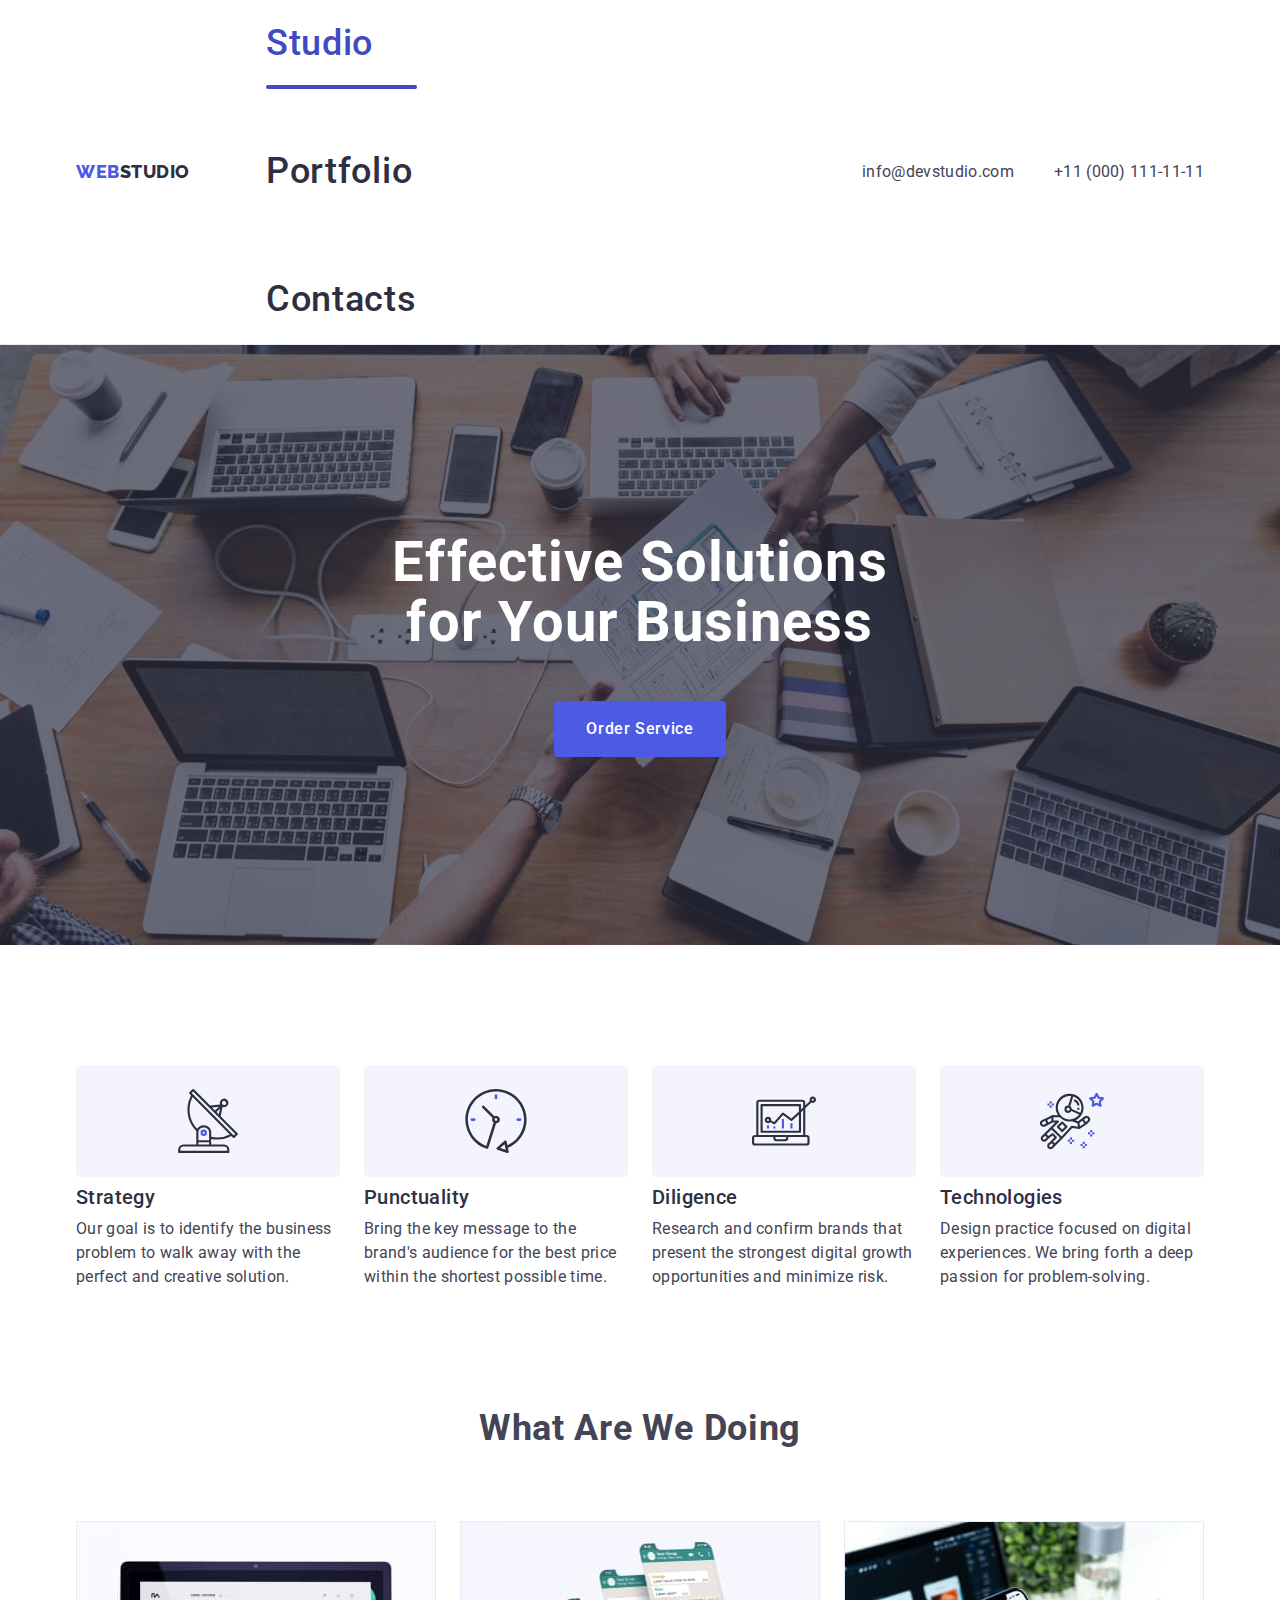
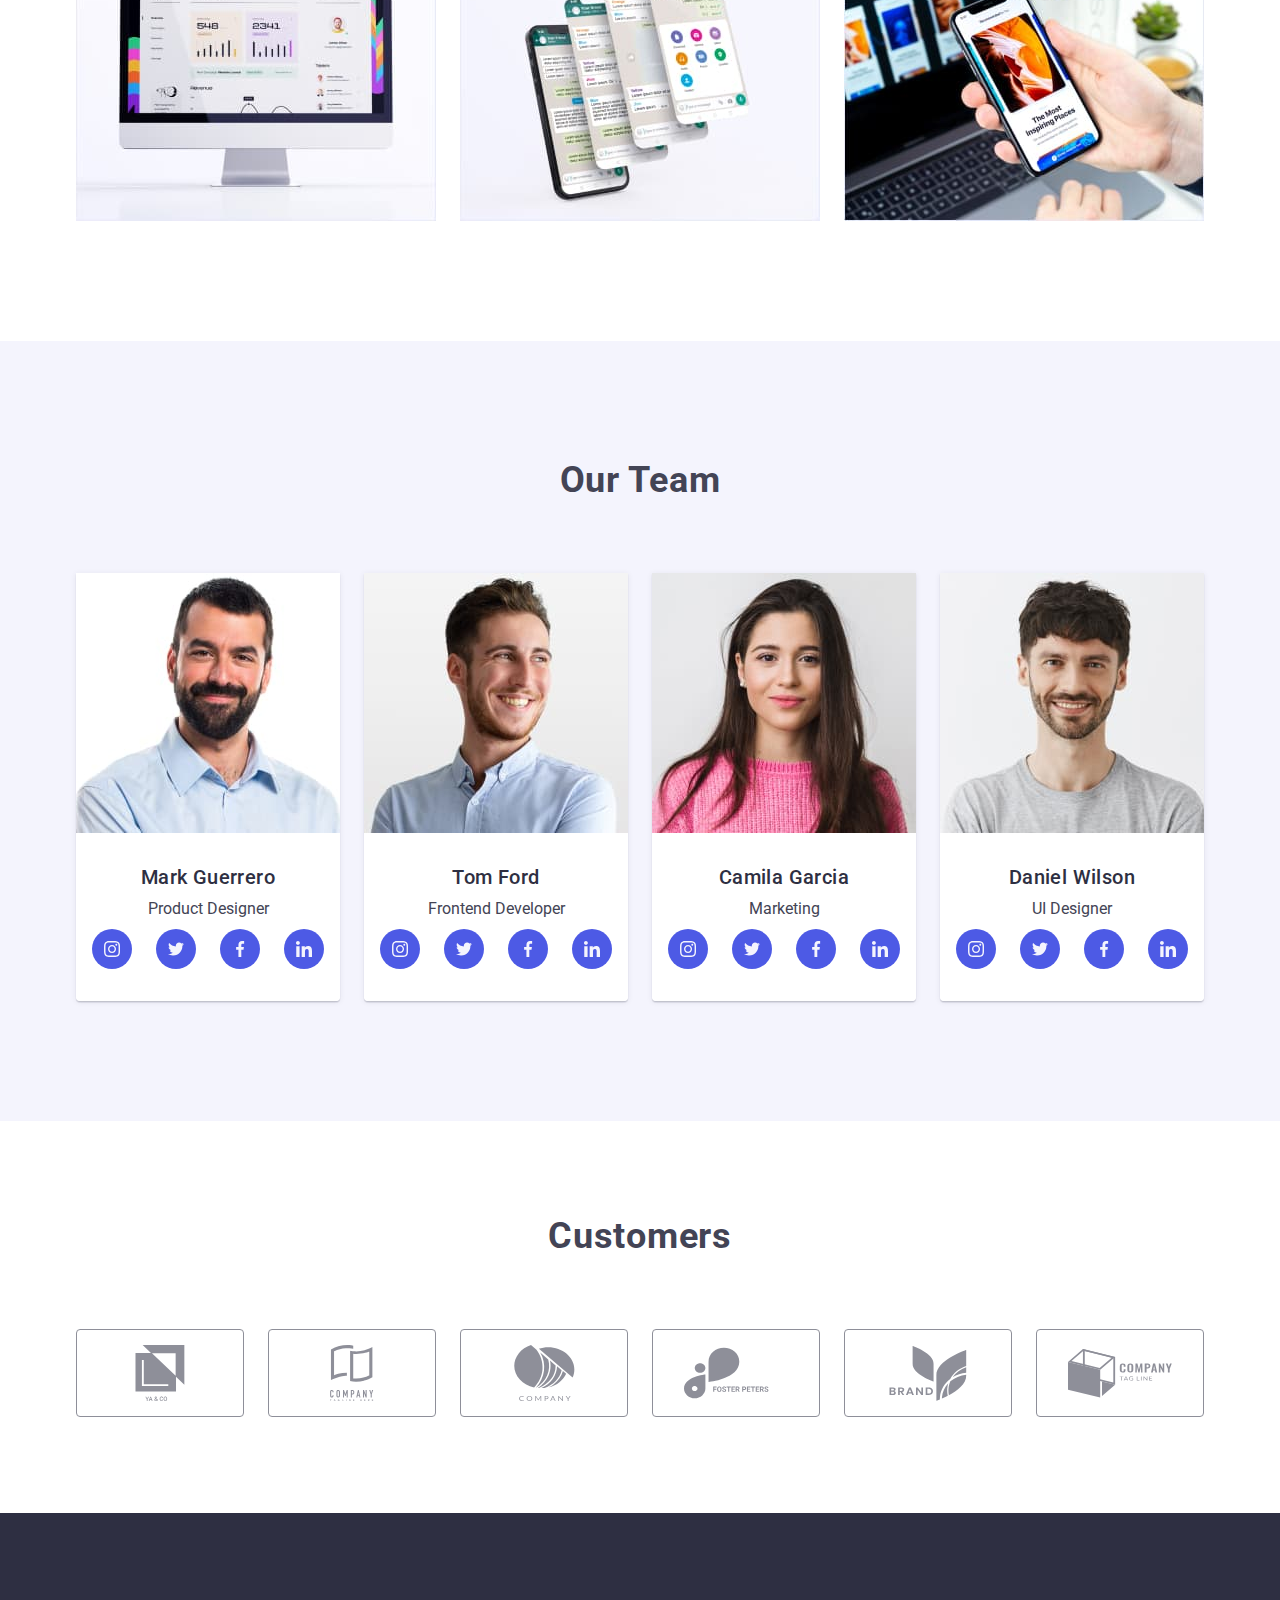
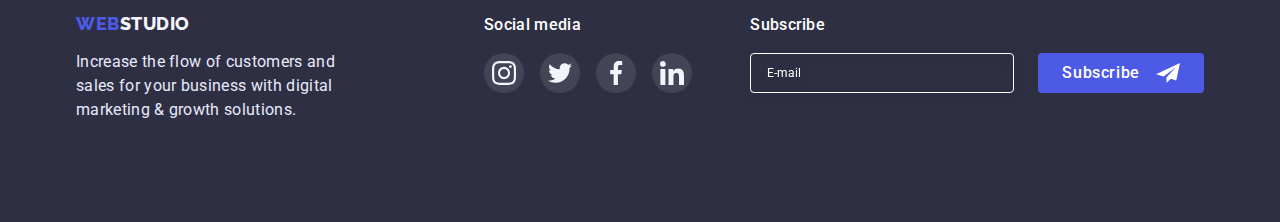
==== commit 1d2f3779: "Back" ====
--- a/index.html
+++ b/index.html
@@ -27,51 +27,34 @@
 
     <header>
         <div class="container page-header">
-            <a class="logo link" href="./index.html">
-                <span class="logo-accent">Web</span>Studio</a>
-            <button type="button" class="mobile-menu-btn" .js-open-menu>
-                <svg class="burger-icon" width="32" height="22">
-                    <use href="./images/icons.svg#icon-burger-menu"></use>
-                </svg>
-            </button>
-
-            <div class="header-wrapper">
-                <button type="button" .js-close-menu class="mobile-close-btn">
-                    <svg class="close-btn-icon" width="8" height="8">
-                        <use href="./images/icons.svg#icon-close"></use>
-                    </svg>
-                </button>
-
-                <nav class="site-nav">
-                    <ul class="site-nav-list list">
-                        <li class="site-nav-item">
-                            <a class="site-nav-link link active" href="./index.html">Studio</a>
-                        </li>
-                        <li class="site-nav-item">
-                            <a class="site-nav-link link" href="./portfolio.html">Portfolio</a>
-                        </li>
-                        <li class="site-nav-item">
-                            <a class="site-nav-link link" href="">Contacts</a>
-                        </li>
-                    </ul>
-                </nav>
-                <address class="contacts-info">
-                    <ul class="contacts-list list">
-                        <li class="contacts-list-item">
-                            <a class="link" href="mailto:info@devstudio.com">info@devstudio.com</a>
-                        </li>
-                        <li class="contacts-list-item">
-                            <a class="link" href="tel:+110001111111">+11 (000) 111-11-11</a>
-                        </li>
-                    </ul>
-                </address>
-            </div>
+            <nav class="site-nav">
+                <a class="logo link" href="./index.html">
+                    <span class="logo-accent">Web</span>Studio</a>
+
+                <ul class="site-nav-list list">
+                    <li class="site-nav-item">
+                        <a class="site-nav-link link active" href="./index.html">Studio</a>
+                    </li>
+                    <li class="site-nav-item">
+                        <a class="site-nav-link link" href="./portfolio.html">Portfolio</a>
+                    </li>
+                    <li class="site-nav-item">
+                        <a class="site-nav-link link" href="">Contacts</a>
+                    </li>
+                </ul>
+            </nav>
+
+            <address>
+                <ul class="contacts-list list">
+                    <li class="contacts-list-item">
+                        <a class="link" href="mailto:info@devstudio.com">info@devstudio.com</a>
+                    </li>
+                    <li class="contacts-list-item">
+                        <a class="link" href="tel:+110001111111">+11 (000) 111-11-11</a>
+                    </li>
+                </ul>
+            </address>
         </div>
-        <!-- <div class="mobile-menu">
-            <div class="container mobile-menu-container" .js-menu-container>
-                
-            </div>
-        </div> -->
     </header>
 
     <main>
--- a/css/styles.css
+++ b/css/styles.css
@@ -143,51 +143,6 @@
   display: none;
 } */
 
-.mobile-menu-btn {
-  margin-left: auto;
-  padding: 0;
-  height: 22px;
-  border: none;
-  background-color: transparent;
-}
-
-.header-wrapper {
-  position: fixed;
-  width: 100%;
-  height: 100vh;
-  top: 0;
-  left: 0;
-  padding: 24px 24px 40px 40px;
-
-  background-color: var(--main-background);
-  box-shadow: 0px 2px 1px rgba(46, 47, 66, 0.08),
-    0px 1px 1px rgba(46, 47, 66, 0.16), 0px 1px 6px rgba(46, 47, 66, 0.08);
-}
-
-.mobile-close-btn {
-  display: flex;
-  justify-content: center;
-  align-items: center;
-  width: 24px;
-  height: 24px;
-  margin-left: auto;
-  margin-bottom: 32px;
-  padding: 0;
-  background-color: rgba(231, 233, 252, 0.1);
-  border: 1px solid rgba(46, 47, 66, 0.1);
-  border-radius: 50%;
-  cursor: pointer;
-
-  transition: background-color 250ms cubic-bezier(0.4, 0, 0.2, 1),
-    border-color 250ms cubic-bezier(0.4, 0, 0.2, 1),
-    fill 250ms cubic-bezier(0.4, 0, 0.2, 1);
-}
-
-.mobile-close-btn:is(:hover, :focus) {
-  background-color: var(--pressed-state);
-  border-color: transparent;
-  fill: var(--main-background);
-}
 .site-nav-list {
   display: flex;
   flex-direction: column;
--- a/css/tablet.css
+++ b/css/tablet.css
@@ -11,34 +11,18 @@
     padding-bottom: 0;
   }
 
+  .site-nav {
+    display: flex;
+    align-items: center;
+  }
+
   .logo {
     margin-right: 120px;
   }
 
-  .mobile-menu-btn {
-    display: none;
-  }
-
-  .header-wrapper {
-    background-color: transparent;
-    box-shadow: none;
-    width: unset;
-    height: unset;
-    position: static;
-    padding: 0;
-  }
-
-  .mobile-close-btn {
-    display: none;
-  }
-
-  /* .site-nav {
-    display: flex;
-    align-items: center;
-  } */
-
   .site-nav-list {
-    flex-direction: row;
+    display: flex;
+    gap: 40px;
   }
 
   .site-nav-link {
@@ -47,21 +31,18 @@
     padding-top: 24px;
     padding-bottom: 24px;
 
-    /* color: var(--dark); */
+    color: var(--dark);
     font-weight: 500;
-    font-size: 16px;
-    line-height: 1.5;
-
-    /* letter-spacing: 0.02em; */
+    letter-spacing: 0.02em;
 
     transition: color 250ms cubic-bezier(0.4, 0, 0.2, 1);
   }
 
-  /* .site-nav-link:hover,
+  .site-nav-link:hover,
   .site-nav-link:focus,
   .site-nav-link.active {
     color: var(--pressed-state);
-  } */
+  }
 
   .site-nav-link.active::after {
     content: "";
@@ -75,7 +56,7 @@
     border-radius: 2px;
   }
 
-  .contacts-info {
+  address {
     margin-left: auto;
   }
 
@@ -95,10 +76,10 @@
     transition: color 250ms cubic-bezier(0.4, 0, 0.2, 1);
   }
 
-  /* .contacts-list .link:hover,
+  .contacts-list .link:hover,
   .contacts-list .link:focus {
     color: var(--pressed-state);
-  } */
+  }
 
   /*=====================Hero=====================*/
   .hero-section {
--- a/css/desktop.css
+++ b/css/desktop.css
@@ -8,12 +8,6 @@
   /*=====================Header=====================*/
   .logo {
     margin-right: 76px;
-  }
-
-  .header-wrapper {
-    display: flex;
-    justify-content: center;
-    align-items: center;
   }
 
   .contacts-list {
